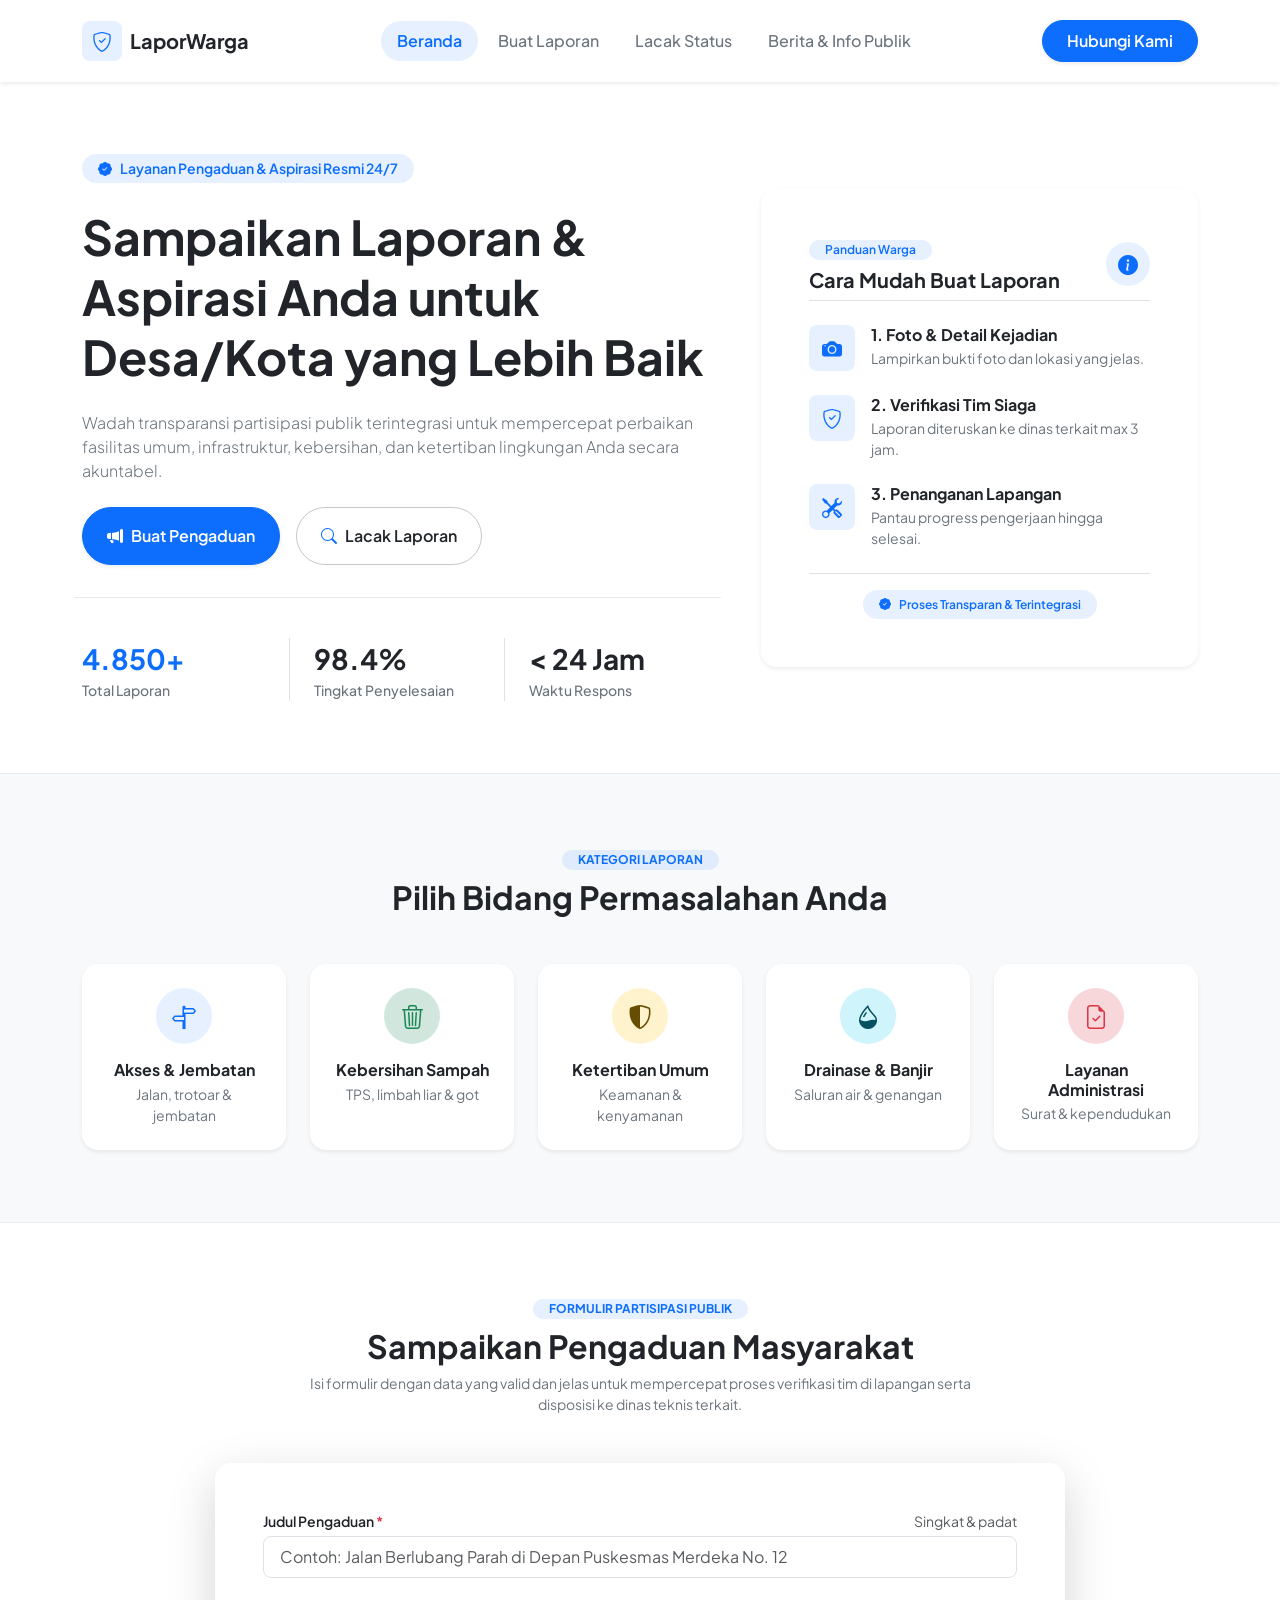
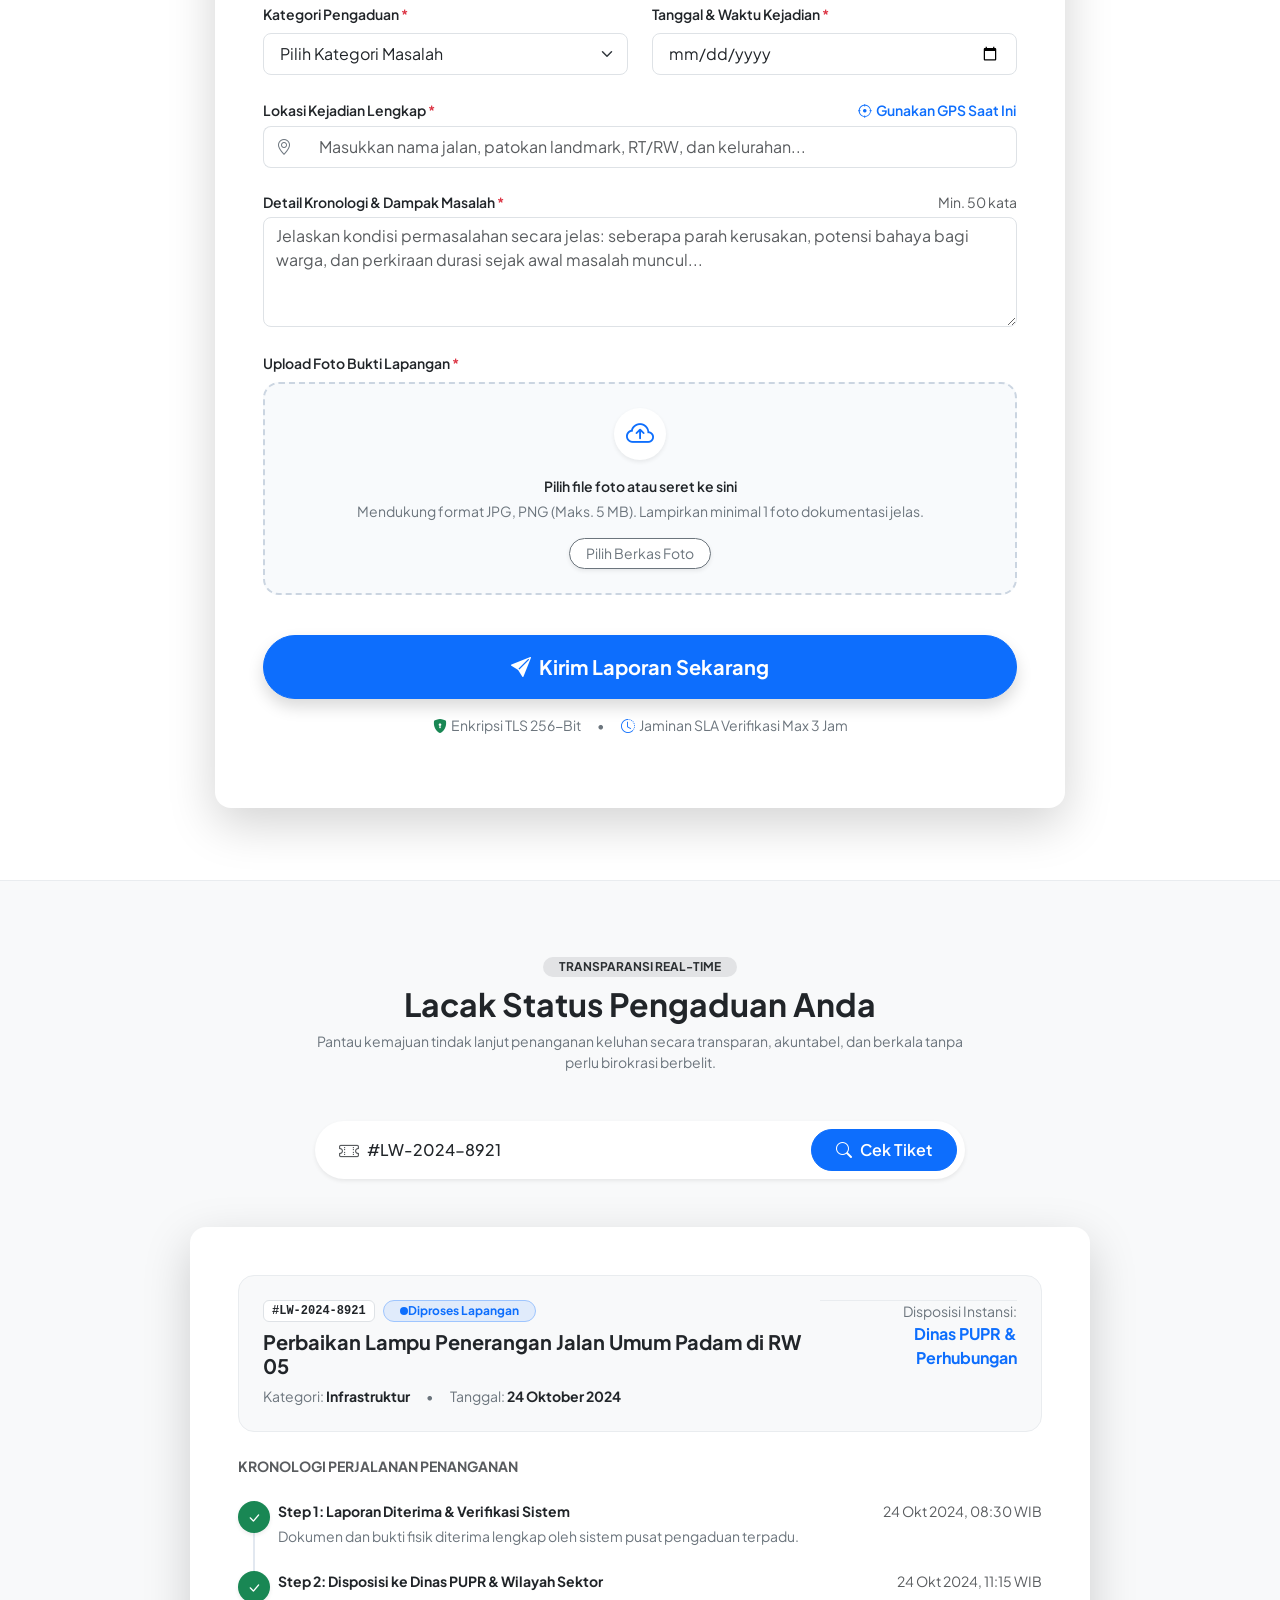
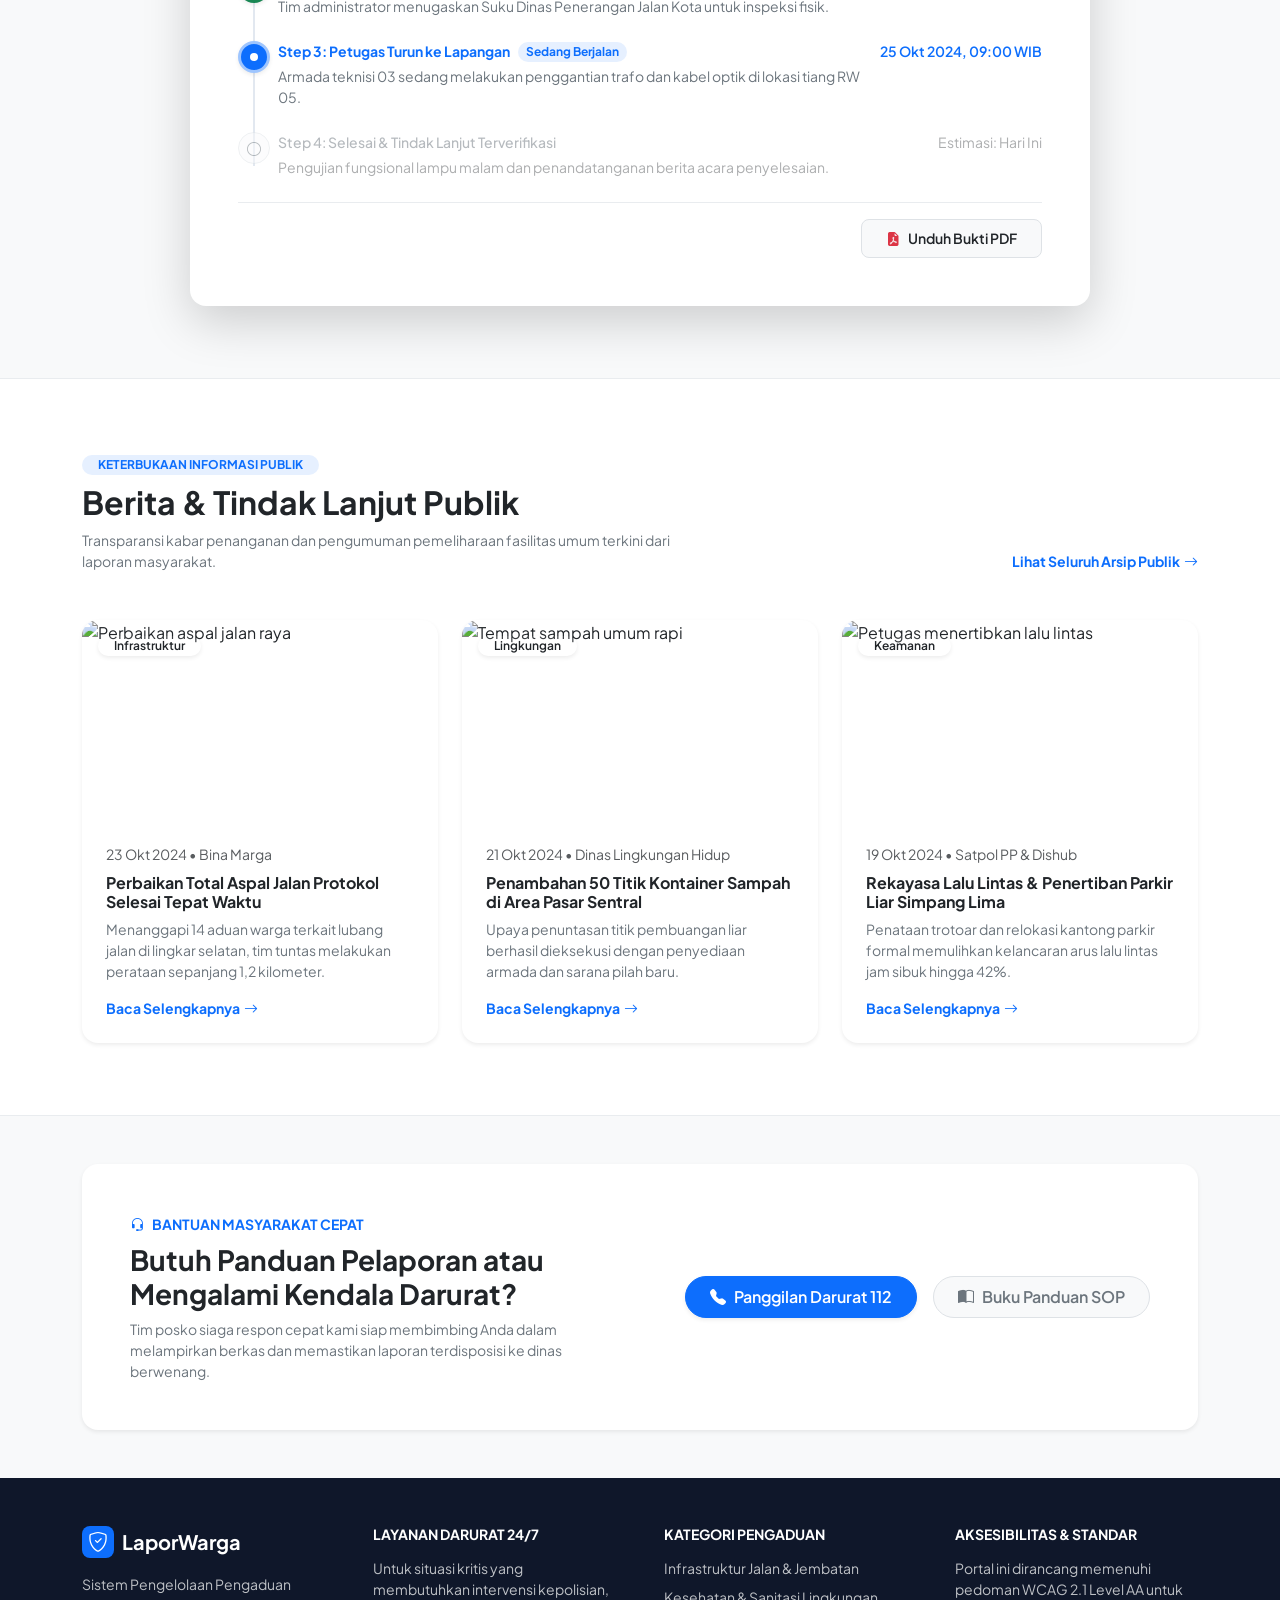
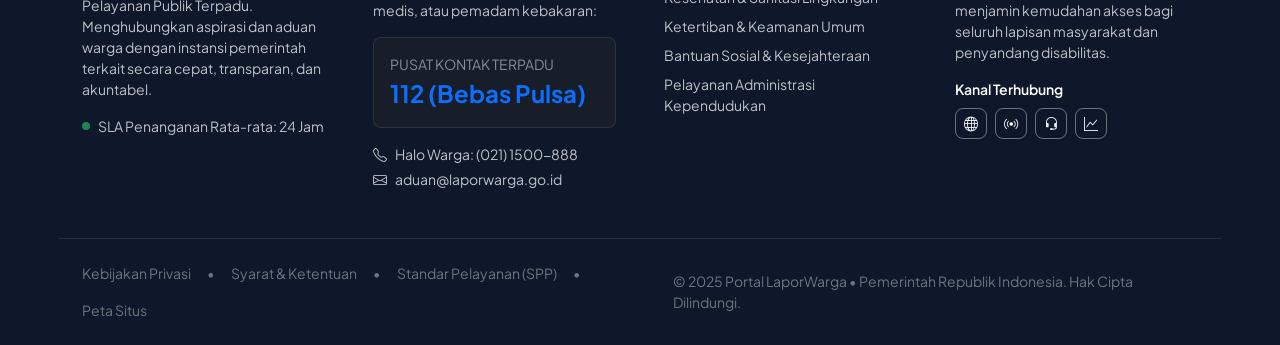
==== index.html @ 6342b61d "first commit" ====
<!DOCTYPE html>
<html lang="id" style="">

<head>
    <meta charset="utf-8">
    <meta content="width=device-width, initial-scale=1.0" name="viewport">
    <title>LaporWarga - Portal Pengaduan &amp; Aspirasi Warga</title>
    <!-- Fonts & Icons -->
    <link href="https://fonts.googleapis.com" rel="preconnect">
    <link crossorigin="" href="https://fonts.gstatic.com" rel="preconnect">
    <link href="https://fonts.googleapis.com/css2?family=Plus+Jakarta+Sans:wght@400;500;600;700;800&amp;display=swap"
        rel="stylesheet">
    <!-- Bootstrap 5.3.3 & Bootstrap Icons -->
    <link href="https://cdn.jsdelivr.net/npm/bootstrap@5.3.3/dist/css/bootstrap.min.css" rel="stylesheet">
    <link href="https://cdn.jsdelivr.net/npm/bootstrap-icons@1.11.3/font/bootstrap-icons.min.css" rel="stylesheet">
    <link rel="stylesheet" href="assets/css/style.css">
</head>

<body>
    <!-- NAVBAR -->
    <header class="navbar navbar-expand-lg bg-white sticky-top shadow-sm py-3">
        <div class="container">
            <!-- Left: Logo -->
            <a class="navbar-brand d-flex items-center align-items-center gap-2 fw-bold text-dark fs-5 text-decoration-none"
                href="#">
                <div class="d-flex align-items-center justify-content-center text-primary rounded-3 bg-primary bg-opacity-10"
                    style="width: 40px; height: 40px;">
                    <i class="bi bi-shield-check fs-5"></i>
                </div>
                <span class="">LaporWarga</span>
            </a>
            <!-- Center: Navigation Links -->
            <div class="collapse navbar-collapse justify-content-center" id="navbarMain">
                <ul class="navbar-nav gap-1">
                    <li class="nav-item">
                        <a class="nav-link fw-semibold text-primary px-3 py-2 rounded-pill active bg-primary bg-opacity-10"
                            href="#">Beranda</a>
                    </li>
                    <li class="nav-item">
                        <a class="nav-link fw-medium text-secondary px-3 py-2 rounded-pill hover:text-dark"
                            href="#buat-laporan">Buat Laporan</a>
                    </li>
                    <li class="nav-item">
                        <a class="nav-link fw-medium text-secondary px-3 py-2 rounded-pill hover:text-dark"
                            href="#lacak-status">Lacak Status</a>
                    </li>
                    <li class="nav-item">
                        <a class="nav-link fw-medium text-secondary px-3 py-2 rounded-pill hover:text-dark"
                            href="#berita-info-publik">Berita &amp; Info Publik</a>
                    </li>
                </ul>
            </div>
            <!-- Right: Primary CTA Button -->
            <div class="d-flex align-items-center">
                <a class="btn btn-primary rounded-pill px-4 py-2 fw-semibold shadow-sm" href="tel:112">
                    Hubungi Kami
                </a>
            </div>
        </div>
    </header>
    <main>
        <!-- HERO SECTION -->
        <section class="py-5 bg-white">
            <div class="container py-lg-4">
                <div class="row align-items-center g-5">
                    <!-- Left Column -->
                    <div class="col-lg-7">
                        <div
                            class="d-inline-flex align-items-center gap-2 px-3 py-1 rounded-pill text-primary fw-semibold small mb-4 bg-primary bg-opacity-10">
                            <i class="bi bi-patch-check-fill"></i>
                            <span class="">Layanan Pengaduan &amp; Aspirasi Resmi 24/7</span>
                        </div>
                        <h1 class="display-5 text-dark lh-sm mb-4 fw-bold">
                            Sampaikan Laporan &amp; Aspirasi Anda untuk Desa/Kota yang Lebih Baik
                        </h1>
                        <p class="lead text-secondary mb-4 fs-6">
                            Wadah transparansi partisipasi publik terintegrasi untuk mempercepat perbaikan fasilitas
                            umum, infrastruktur, kebersihan, dan ketertiban lingkungan Anda secara akuntabel.
                        </p>
                        <div class="d-flex flex-wrap align-items-center gap-3 mb-5">
                            <a class="btn btn-primary rounded-pill px-4 py-3 fw-semibold shadow-sm d-inline-flex align-items-center gap-2"
                                href="#buat-laporan">
                                <i class="bi bi-megaphone-fill"></i>
                                <span class="">Buat Pengaduan</span>
                            </a>
                            <a class="btn btn-outline-secondary rounded-pill px-4 py-3 fw-semibold bg-white text-dark border-secondary-subtle d-inline-flex align-items-center gap-2"
                                href="#lacak-status">
                                <i class="bi bi-search text-primary"></i>
                                <span class="">Lacak Laporan</span>
                            </a>
                        </div>
                        <!-- Stats -->
                        <div class="row pt-4 border-top border-light-subtle g-3">
                            <div class="col-4 border-end">
                                <div class="fs-3 fw-bold text-primary">4.850+</div>
                                <div class="small text-secondary fw-medium">Total Laporan</div>
                            </div>
                            <div class="col-4 border-end ps-3 ps-md-4">
                                <div class="fs-3 fw-bold text-dark">98.4%</div>
                                <div class="small text-secondary fw-medium">Tingkat Penyelesaian</div>
                            </div>
                            <div class="col-4 ps-3 ps-md-4">
                                <div class="fs-3 fw-bold text-dark">&lt; 24 Jam</div>
                                <div class="small text-secondary fw-medium">Waktu Respons</div>
                            </div>
                        </div>
                    </div>
                    <!-- Right Column -->
                    <div class="col-lg-5">
                        <div class="card border-0 bg-white rounded-4 shadow-sm p-4 p-xl-5">
                            <div class="d-flex align-items-center justify-content-between mb-4 pb-2 border-bottom">
                                <div>
                                    <span
                                        class="badge bg-primary bg-opacity-10 text-primary px-3 py-1 rounded-pill small fw-semibold mb-2">Panduan
                                        Warga</span>
                                    <h3 class="h5 fw-bold text-dark mb-0">Cara Mudah Buat Laporan</h3>
                                </div>
                                <div class="rounded-circle bg-primary bg-opacity-10 text-primary d-flex align-items-center justify-content-center"
                                    style="width: 44px; height: 44px;">
                                    <i class="bi bi-info-circle-fill fs-5"></i>
                                </div>
                            </div>

                            <div class="d-flex flex-column gap-4">
                                <!-- Step 1 -->
                                <div class="d-flex align-items-start gap-3">
                                    <div class="rounded-3 bg-primary bg-opacity-10 text-primary d-flex align-items-center justify-content-center flex-shrink-0"
                                        style="width: 46px; height: 46px;">
                                        <i class="bi bi-camera-fill fs-5"></i>
                                    </div>
                                    <div>
                                        <h4 class="h6 fw-bold text-dark mb-1">1. Foto &amp; Detail Kejadian</h4>
                                        <p class="text-secondary small mb-0">Lampirkan bukti foto dan lokasi yang jelas.
                                        </p>
                                    </div>
                                </div>

                                <!-- Step 2 -->
                                <div class="d-flex align-items-start gap-3">
                                    <div class="rounded-3 bg-primary bg-opacity-10 text-primary d-flex align-items-center justify-content-center flex-shrink-0"
                                        style="width: 46px; height: 46px;">
                                        <i class="bi bi-shield-check fs-5"></i>
                                    </div>
                                    <div>
                                        <h4 class="h6 fw-bold text-dark mb-1">2. Verifikasi Tim Siaga</h4>
                                        <p class="text-secondary small mb-0">Laporan diteruskan ke dinas terkait max 3
                                            jam.</p>
                                    </div>
                                </div>

                                <!-- Step 3 -->
                                <div class="d-flex align-items-start gap-3">
                                    <div class="rounded-3 bg-primary bg-opacity-10 text-primary d-flex align-items-center justify-content-center flex-shrink-0"
                                        style="width: 46px; height: 46px;">
                                        <i class="bi bi-tools fs-5"></i>
                                    </div>
                                    <div>
                                        <h4 class="h6 fw-bold text-dark mb-1">3. Penanganan Lapangan</h4>
                                        <p class="text-secondary small mb-0">Pantau progress pengerjaan hingga selesai.
                                        </p>
                                    </div>
                                </div>
                            </div>

                            <div class="mt-4 pt-3 border-top d-flex align-items-center justify-content-center">
                                <span
                                    class="badge bg-primary bg-opacity-10 text-primary px-3 py-2 rounded-pill small fw-semibold d-inline-flex align-items-center gap-2">
                                    <i class="bi bi-patch-check-fill"></i>
                                    Proses Transparan &amp; Terintegrasi
                                </span>
                            </div>
                        </div>
                    </div>
                </div>
            </div>
        </section>
        <!-- CATEGORY SELECTOR -->
        <section class="py-5 bg-light border-top border-bottom border-light-subtle">
            <div class="container py-lg-4">
                <div class="text-center mx-auto mb-5" style="max-width: 600px;">
                    <span
                        class="badge text-primary fw-bold text-uppercase mb-2 px-3 py-1 rounded-pill bg-primary bg-opacity-10">Kategori
                        Laporan</span>
                    <h2 class="fw-bold text-dark">Pilih Bidang Permasalahan Anda</h2>
                </div>
                <div class="row row-cols-2 row-cols-md-3 row-cols-lg-5 g-3 g-md-4">
                    <!-- Card 1 -->
                    <div class="col">
                        <a class="card border-0 shadow-sm rounded-4 p-4 text-center text-decoration-none hover-lift h-100 bg-white"
                            href="#buat-laporan">
                            <div class="rounded-circle text-primary mx-auto mb-3 d-flex align-items-center justify-content-center bg-primary bg-opacity-10"
                                style="width: 56px; height: 56px;">
                                <i class="bi bi-signpost-split fs-4"></i>
                            </div>
                            <h6 class="fw-bold text-dark mb-1">Akses &amp; Jembatan</h6>
                            <small class="text-secondary">Jalan, trotoar &amp; jembatan</small>
                        </a>
                    </div>
                    <!-- Card 2 -->
                    <div class="col">
                        <a class="card border-0 shadow-sm rounded-4 p-4 text-center text-decoration-none hover-lift h-100 bg-white"
                            href="#buat-laporan">
                            <div class="rounded-circle bg-success-subtle text-success mx-auto mb-3 d-flex align-items-center justify-content-center"
                                style="width: 56px; height: 56px;">
                                <i class="bi bi-trash3 fs-4"></i>
                            </div>
                            <h6 class="fw-bold text-dark mb-1">Kebersihan Sampah</h6>
                            <small class="text-secondary">TPS, limbah liar &amp; got</small>
                        </a>
                    </div>
                    <!-- Card 3 -->
                    <div class="col">
                        <a class="card border-0 shadow-sm rounded-4 p-4 text-center text-decoration-none hover-lift h-100 bg-white"
                            href="#buat-laporan">
                            <div class="rounded-circle bg-warning-subtle text-warning-emphasis mx-auto mb-3 d-flex align-items-center justify-content-center"
                                style="width: 56px; height: 56px;">
                                <i class="bi bi-shield-shaded fs-4"></i>
                            </div>
                            <h6 class="fw-bold text-dark mb-1">Ketertiban Umum</h6>
                            <small class="text-secondary">Keamanan &amp; kenyamanan</small>
                        </a>
                    </div>
                    <!-- Card 4 -->
                    <div class="col">
                        <a class="card border-0 shadow-sm rounded-4 p-4 text-center text-decoration-none hover-lift h-100 bg-white"
                            href="#buat-laporan">
                            <div class="rounded-circle bg-info-subtle text-info-emphasis mx-auto mb-3 d-flex align-items-center justify-content-center"
                                style="width: 56px; height: 56px;">
                                <i class="bi bi-droplet-half fs-4"></i>
                            </div>
                            <h6 class="fw-bold text-dark mb-1">Drainase &amp; Banjir</h6>
                            <small class="text-secondary">Saluran air &amp; genangan</small>
                        </a>
                    </div>
                    <!-- Card 5 -->
                    <div class="col col-12 col-md-6 col-lg">
                        <a class="card border-0 shadow-sm rounded-4 p-4 text-center text-decoration-none hover-lift h-100 bg-white"
                            href="#buat-laporan">
                            <div class="rounded-circle bg-purple-subtle text-purple mx-auto mb-3 d-flex align-items-center justify-content-center bg-danger-subtle text-danger"
                                style="width: 56px; height: 56px;">
                                <i class="bi bi-file-earmark-check fs-4"></i>
                            </div>
                            <h6 class="fw-bold text-dark mb-1">Layanan Administrasi</h6>
                            <small class="text-secondary">Surat &amp; kependudukan</small>
                        </a>
                    </div>
                </div>
            </div>
        </section>
        <!-- COMPLAINT FORM SECTION -->
        <section class="py-5 bg-white" id="buat-laporan">
            <div class="container py-lg-4">
                <div class="text-center mx-auto mb-5" style="max-width: 680px;">
                    <span
                        class="badge text-primary fw-bold text-uppercase mb-2 px-3 py-1 rounded-pill bg-primary bg-opacity-10">Formulir
                        Partisipasi Publik</span>
                    <h2 class="fw-bold text-dark">Sampaikan Pengaduan Masyarakat</h2>
                    <p class="text-secondary small mt-2">
                        Isi formulir dengan data yang valid dan jelas untuk mempercepat proses verifikasi tim di
                        lapangan serta disposisi ke dinas teknis terkait.
                    </p>
                </div>
                <!-- Form Card Container (Max-width 850px) -->
                <div class="mx-auto" style="max-width: 850px;">
                    <div class="card border-0 shadow-lg rounded-4 p-4 p-md-5 bg-white hover-lift">
                        <form id="complaintForm">
                            <div class="row g-4">
                                <!-- Judul Laporan -->
                                <div class="col-12">
                                    <div class="d-flex justify-content-between align-items-center mb-1">
                                        <label class="form-label fw-semibold small text-dark mb-0"
                                            for="reportTitle">Judul Pengaduan <span class="text-danger">*</span></label>
                                        <span class="text-muted small">Singkat &amp; padat</span>
                                    </div>
                                    <input class="form-control form-control-lg fs-6 rounded-3" id="reportTitle"
                                        placeholder="Contoh: Jalan Berlubang Parah di Depan Puskesmas Merdeka No. 12"
                                        required="" type="text">
                                </div>
                                <!-- Kategori -->
                                <div class="col-md-6">
                                    <label class="form-label fw-semibold small text-dark" for="reportCategory">Kategori
                                        Pengaduan <span class="text-danger">*</span></label>
                                    <select class="form-select form-select-lg fs-6 rounded-3" id="reportCategory"
                                        required="">
                                        <option disabled="" selected="" value="">Pilih Kategori Masalah</option>
                                        <option value="infrastruktur">Infrastruktur Jalan &amp; Jembatan</option>
                                        <option value="sampah">Kebersihan &amp; Sampah Liar</option>
                                        <option value="keamanan">Keamanan &amp; Ketertiban Umum</option>
                                        <option value="perizinan">Pelayanan Publik &amp; Perizinan</option>
                                        <option value="taman">Fasilitas Umum &amp; Ruang Terbuka Hijau</option>
                                    </select>
                                </div>
                                <!-- Tanggal Kejadian -->
                                <div class="col-md-6">
                                    <label class="form-label fw-semibold small text-dark" for="reportDate">Tanggal &amp;
                                        Waktu Kejadian <span class="text-danger">*</span></label>
                                    <input class="form-control form-control-lg fs-6 rounded-3" id="reportDate"
                                        required="" type="date">
                                </div>
                                <!-- Lokasi Kejadian -->
                                <div class="col-12">
                                    <div class="d-flex justify-content-between align-items-center mb-1">
                                        <label class="form-label fw-semibold small text-dark mb-0"
                                            for="reportLocation">Lokasi Kejadian Lengkap <span
                                                class="text-danger">*</span></label>
                                        <button
                                            class="btn btn-link btn-sm text-decoration-none p-0 fw-semibold text-primary d-flex align-items-center gap-1"
                                            onclick="document.getElementById('reportLocation').value = 'Jl. MH Thamrin No. 24, RW 04 Kelurahan Gondangdia, Jakarta Pusat (GPS Terdeteksi)';"
                                            type="button">
                                            <i class="bi bi-crosshair"></i>
                                            <span class="">Gunakan GPS Saat Ini</span>
                                        </button>
                                    </div>
                                    <div class="input-group">
                                        <span
                                            class="input-group-text bg-white text-secondary border-end-0 rounded-start-3"><i
                                                class="bi bi-geo-alt"></i></span>
                                        <input class="form-control form-control-lg fs-6 border-start-0 rounded-end-3"
                                            id="reportLocation"
                                            placeholder="Masukkan nama jalan, patokan landmark, RT/RW, dan kelurahan..."
                                            required="" type="text">
                                    </div>
                                </div>
                                <!-- Detail Kejadian -->
                                <div class="col-12">
                                    <div class="d-flex justify-content-between align-items-center mb-1">
                                        <label class="form-label fw-semibold small text-dark mb-0"
                                            for="reportDescription">Detail Kronologi &amp; Dampak Masalah <span
                                                class="text-danger">*</span></label>
                                        <span class="text-muted small">Min. 50 kata</span>
                                    </div>
                                    <textarea class="form-control rounded-3 fs-6" id="reportDescription"
                                        placeholder="Jelaskan kondisi permasalahan secara jelas: seberapa parah kerusakan, potensi bahaya bagi warga, dan perkiraan durasi sejak awal masalah muncul..."
                                        required="" rows="4"></textarea>
                                </div>
                                <!-- Upload File Dropzone -->
                                <div class="col-12">
                                    <label class="form-label fw-semibold small text-dark">Upload Foto Bukti Lapangan
                                        <span class="text-danger">*</span></label>
                                    <div class="dropzone-box p-4 text-center"
                                        onclick="document.getElementById('proofUpload').click();">
                                        <div class="rounded-circle bg-white shadow-sm d-inline-flex align-items-center justify-content-center text-primary mb-3"
                                            style="width: 52px; height: 52px;">
                                            <i class="bi bi-cloud-arrow-up fs-3"></i>
                                        </div>
                                        <div class="fw-semibold text-dark small mb-1">Pilih file foto atau seret ke sini
                                        </div>
                                        <div class="text-secondary small mb-3">Mendukung format JPG, PNG (Maks. 5 MB).
                                            Lampirkan minimal 1 foto dokumentasi jelas.</div>
                                        <input accept="image/jpeg,image/png" class="d-none" id="proofUpload"
                                            type="file">
                                        <button
                                            class="btn btn-outline-secondary btn-sm bg-white rounded-pill px-3 shadow-sm"
                                            type="button">Pilih Berkas Foto</button>
                                        <div class="d-none mt-3 alert alert-success d-inline-flex align-items-center gap-2 py-1 px-3 mb-0 small"
                                            id="fileNameTag">
                                            <i class="bi bi-check-circle-fill"></i>
                                            <span class="">Bukti_Kerusakan_Lapangan_01.jpg (1.8 MB) - Siap
                                                Dikirim</span>
                                        </div>
                                    </div>
                                </div>
                                <!-- Identity Privacy & Consent -->

                                <!-- Submit Button -->
                                <div class="col-12 pt-2">
                                    <button
                                        class="btn btn-primary btn-lg rounded-pill w-100 fw-bold py-3 shadow d-flex align-items-center justify-content-center gap-2 mt-2"
                                        type="submit">
                                        <i class="bi bi-send-fill"></i>
                                        <span class="">Kirim Laporan Sekarang</span>
                                    </button>
                                    <div
                                        class="d-flex align-items-center justify-content-center gap-3 text-secondary small mt-3">
                                        <div class="d-flex align-items-center gap-1">
                                            <i class="bi bi-shield-lock-fill text-success"></i>
                                            <span class="">Enkripsi TLS 256-Bit</span>
                                        </div>
                                        <span class="">•</span>
                                        <div class="d-flex align-items-center gap-1">
                                            <i class="bi bi-clock-history text-primary"></i>
                                            <span class="">Jaminan SLA Verifikasi Max 3 Jam</span>
                                        </div>
                                    </div>
                                </div>
                                <!-- Success Alert -->
                                <div class="col-12">
                                    <div class="alert alert-success d-none d-flex align-items-center gap-3 mb-0 rounded-3"
                                        id="reportSuccessNotice">
                                        <i class="bi bi-check-circle-fill fs-3 text-success"></i>
                                        <div>
                                            <h6 class="alert-heading fw-bold mb-1">Laporan Berhasil Terkirim!</h6>
                                            <p class="mb-0 small">Nomor Registrasi Laporan Anda adalah:
                                                <strong>#LW-2025-9104</strong>. Salinan tanda terima telah dikirim ke
                                                notifikasi Anda.
                                            </p>
                                        </div>
                                    </div>
                                </div>
                            </div>
                        </form>
                    </div>
                </div>
            </div>
        </section>
        <!-- TICKET TRACKING SECTION -->
        <section class="py-5 bg-light border-top border-bottom border-light-subtle" id="lacak-status">
            <div class="container py-lg-4">
                <div class="text-center mx-auto mb-5" style="max-width: 680px;">
                    <span
                        class="badge bg-secondary-subtle text-secondary-emphasis fw-bold text-uppercase mb-2 px-3 py-1 rounded-pill bg-primary bg-opacity-10">Transparansi
                        Real-Time</span>
                    <h2 class="fw-bold text-dark">Lacak Status Pengaduan Anda</h2>
                    <p class="text-secondary small mt-2">
                        Pantau kemajuan tindak lanjut penanganan keluhan secara transparan, akuntabel, dan berkala tanpa
                        perlu birokrasi berbelit.
                    </p>
                </div>
                <!-- Ticket Search Bar -->
                <div class="mx-auto mb-5" style="max-width: 650px;">
                    <div class="card border-0 shadow-sm rounded-pill p-2 bg-white">
                        <div class="d-flex align-items-center gap-2">
                            <div class="d-flex align-items-center ps-3 flex-grow-1">
                                <i class="bi bi-ticket-perforated text-muted fs-5 me-2"></i>
                                <input class="form-control border-0 shadow-none px-0 fs-6 fw-medium" id="ticketInput"
                                    placeholder="Masukkan Nomor Tiket Pengaduan (contoh: #LW-2024-8921)" type="text"
                                    value="#LW-2024-8921">
                            </div>
                            <button
                                class="btn btn-primary rounded-pill px-4 py-2 fw-semibold d-flex align-items-center gap-2 flex-shrink-0"
                                onclick="document.getElementById('trackingResultCard').classList.remove('d-none');"
                                type="button">
                                <i class="bi bi-search"></i>
                                <span class="">Cek Tiket</span>
                            </button>
                        </div>
                    </div>
                </div>
                <!-- Tracking Result Card -->
                <div class="mx-auto" style="max-width: 900px;">
                    <div class="card border-0 shadow-lg rounded-4 p-4 p-md-5 bg-white hover-lift"
                        id="trackingResultCard">
                        <!-- Result Card Header -->
                        <div
                            class="p-4 rounded-4 bg-light border border-light-subtle d-flex justify-content-between align-items-start w-100 flex-column flex-md-row gap-3 mb-4">
                            <div>
                                <div class="d-flex align-items-center gap-2 mb-2">
                                    <span
                                        class="badge bg-white text-dark border px-2 py-1 font-monospace fw-bold">#LW-2024-8921</span>
                                    <span
                                        class="badge text-primary border border-primary-subtle px-3 py-1 rounded-pill d-inline-flex align-items-center gap-1.5 bg-primary bg-opacity-10">
                                        <span class="p-1 bg-primary rounded-circle d-inline-block"></span>
                                        <span class="">Diproses Lapangan</span>
                                    </span>
                                </div>
                                <h5 class="fw-bold text-dark mb-2">Perbaikan Lampu Penerangan Jalan Umum Padam di RW 05
                                </h5>
                                <div class="d-flex flex-wrap align-items-center gap-3 small text-secondary">
                                    <span class="">Kategori: <strong class="text-dark">Infrastruktur</strong></span>
                                    <span class="">•</span>
                                    <span class="">Tanggal: <strong class="text-dark">24 Oktober 2024</strong></span>
                                </div>
                            </div>
                            <div class="text-md-end border-top border-md-top-0 pt-2 pt-md-0 border-light-subtle">
                                <small class="text-secondary d-block">Disposisi Instansi:</small>
                                <span class="fw-bold text-primary">Dinas PUPR &amp; Perhubungan</span>
                            </div>
                        </div>
                        <!-- Stepper Timeline -->
                        <div class="mb-4">
                            <div class="text-uppercase small fw-bold text-muted mb-4 tracking-wider">Kronologi
                                Perjalanan Penanganan</div>
                            <div class="timeline-stepper d-flex flex-column gap-4">
                                <!-- Step 1 -->
                                <div
                                    class="position-relative d-flex flex-column flex-sm-row justify-content-between gap-1">
                                    <div class="timeline-step-icon bg-success text-white shadow-sm">
                                        <i class="bi bi-check-lg small"></i>
                                    </div>
                                    <div class="pe-3">
                                        <div class="fw-bold text-dark small">Step 1: Laporan Diterima &amp; Verifikasi
                                            Sistem</div>
                                        <div class="text-secondary small mt-1">Dokumen dan bukti fisik diterima lengkap
                                            oleh sistem pusat pengaduan terpadu.</div>
                                    </div>
                                    <span class="text-muted small text-nowrap">24 Okt 2024, 08:30 WIB</span>
                                </div>
                                <!-- Step 2 -->
                                <div
                                    class="position-relative d-flex flex-column flex-sm-row justify-content-between gap-1">
                                    <div class="timeline-step-icon bg-success text-white shadow-sm">
                                        <i class="bi bi-check-lg small"></i>
                                    </div>
                                    <div class="pe-3">
                                        <div class="fw-bold text-dark small">Step 2: Disposisi ke Dinas PUPR &amp;
                                            Wilayah Sektor</div>
                                        <div class="text-secondary small mt-1">Tim administrator menugaskan Suku Dinas
                                            Penerangan Jalan Kota untuk inspeksi fisik.</div>
                                    </div>
                                    <span class="text-muted small text-nowrap">24 Okt 2024, 11:15 WIB</span>
                                </div>
                                <!-- Step 3 -->
                                <div
                                    class="position-relative d-flex flex-column flex-sm-row justify-content-between gap-1">
                                    <div
                                        class="timeline-step-icon bg-primary text-white shadow-sm border border-3 border-primary-subtle">
                                        <span class="p-1 bg-white rounded-circle d-inline-block"></span>
                                    </div>
                                    <div class="pe-3">
                                        <div class="d-flex align-items-center gap-2">
                                            <span class="fw-bold text-primary small">Step 3: Petugas Turun ke
                                                Lapangan</span>
                                            <span
                                                class="badge text-primary rounded-pill bg-primary bg-opacity-10">Sedang
                                                Berjalan</span>
                                        </div>
                                        <div class="text-secondary small mt-1">Armada teknisi 03 sedang melakukan
                                            penggantian trafo dan kabel optik di lokasi tiang RW 05.</div>
                                    </div>
                                    <span class="fw-semibold text-primary small text-nowrap">25 Okt 2024, 09:00
                                        WIB</span>
                                </div>
                                <!-- Step 4 -->
                                <div
                                    class="position-relative d-flex flex-column flex-sm-row justify-content-between gap-1 opacity-50">
                                    <div class="timeline-step-icon bg-light text-secondary border">
                                        <i class="bi bi-circle small"></i>
                                    </div>
                                    <div class="pe-3">
                                        <div class="fw-medium text-secondary small">Step 4: Selesai &amp; Tindak Lanjut
                                            Terverifikasi</div>
                                        <div class="text-muted small mt-1">Pengujian fungsional lampu malam dan
                                            penandatanganan berita acara penyelesaian.</div>
                                    </div>
                                    <span class="text-muted small text-nowrap">Estimasi: Hari Ini</span>
                                </div>
                            </div>
                        </div>
                        <!-- CRITICAL LAYOUT FIX: Action Button flush right -->
                        <div class="d-flex justify-content-end w-100 pt-3 border-top border-light-subtle">
                            <button
                                class="btn btn-light border text-dark btn-sm rounded-3 px-4 py-2 d-inline-flex align-items-center gap-2"
                                type="button">
                                <i class="bi bi-file-earmark-pdf-fill text-danger"></i>
                                <span class="fw-semibold">Unduh Bukti PDF</span>
                            </button>
                        </div>
                    </div>
                </div>
            </div>
        </section>
        <!-- NEWS & FOLLOW-UP SECTION -->
        <section class="py-5 bg-white" id="berita-info-publik">
            <div class="container py-lg-4">
                <div class="d-flex flex-column flex-md-row justify-content-between align-items-md-end gap-3 mb-5">
                    <div style="max-width: 600px;">
                        <span
                            class="badge text-primary fw-bold text-uppercase mb-2 px-3 py-1 rounded-pill bg-primary bg-opacity-10">Keterbukaan
                            Informasi Publik</span>
                        <h2 class="fw-bold text-dark">Berita &amp; Tindak Lanjut Publik</h2>
                        <p class="text-secondary small mt-2 mb-0">
                            Transparansi kabar penanganan dan pengumuman pemeliharaan fasilitas umum terkini dari
                            laporan masyarakat.
                        </p>
                    </div>
                    <a class="text-decoration-none fw-bold text-primary small d-inline-flex align-items-center gap-1"
                        href="#">
                        <span class="">Lihat Seluruh Arsip Publik</span>
                        <i class="bi bi-arrow-right"></i>
                    </a>
                </div>
                <div class="row g-4">
                    <!-- News Card 1 -->
                    <div class="col-12 col-md-6 col-lg-4">
                        <div class="card h-100 border-0 shadow-sm rounded-4 overflow-hidden hover-lift">
                            <div class="position-relative" style="aspect-ratio: 16/9;">
                                <img alt="Perbaikan aspal jalan raya" class="w-100 h-100 object-fit-cover"
                                    src="https://lh3.googleusercontent.com/aida-public/[base64]">
                                <span
                                    class="position-absolute top-0 start-0 m-3 badge bg-white text-dark shadow-sm rounded-pill px-3 py-1 fw-semibold bg-primary bg-opacity-10">Infrastruktur</span>
                            </div>
                            <div class="card-body p-4 d-flex flex-column justify-content-between">
                                <div>
                                    <small class="text-muted d-block mb-2">23 Okt 2024 • Bina Marga</small>
                                    <h6 class="card-title fw-bold text-dark mb-2">Perbaikan Total Aspal Jalan Protokol
                                        Selesai Tepat Waktu</h6>
                                    <p class="card-text text-secondary small">
                                        Menanggapi 14 aduan warga terkait lubang jalan di lingkar selatan, tim tuntas
                                        melakukan perataan sepanjang 1,2 kilometer.
                                    </p>
                                </div>
                                <a class="text-decoration-none fw-bold text-primary small d-inline-flex align-items-center gap-1 mt-3"
                                    href="#">
                                    <span class="">Baca Selengkapnya</span>
                                    <i class="bi bi-arrow-right"></i>
                                </a>
                            </div>
                        </div>
                    </div>
                    <!-- News Card 2 -->
                    <div class="col-12 col-md-6 col-lg-4">
                        <div class="card h-100 border-0 shadow-sm rounded-4 overflow-hidden hover-lift">
                            <div class="position-relative" style="aspect-ratio: 16/9;">
                                <img alt="Tempat sampah umum rapi" class="w-100 h-100 object-fit-cover"
                                    src="https://lh3.googleusercontent.com/aida-public/[base64]">
                                <span
                                    class="position-absolute top-0 start-0 m-3 badge bg-white text-dark shadow-sm rounded-pill px-3 py-1 fw-semibold bg-primary bg-opacity-10">Lingkungan</span>
                            </div>
                            <div class="card-body p-4 d-flex flex-column justify-content-between">
                                <div>
                                    <small class="text-muted d-block mb-2">21 Okt 2024 • Dinas Lingkungan Hidup</small>
                                    <h6 class="card-title fw-bold text-dark mb-2">Penambahan 50 Titik Kontainer Sampah
                                        di Area Pasar Sentral</h6>
                                    <p class="card-text text-secondary small">
                                        Upaya penuntasan titik pembuangan liar berhasil dieksekusi dengan penyediaan
                                        armada dan sarana pilah baru.
                                    </p>
                                </div>
                                <a class="text-decoration-none fw-bold text-primary small d-inline-flex align-items-center gap-1 mt-3"
                                    href="#">
                                    <span class="">Baca Selengkapnya</span>
                                    <i class="bi bi-arrow-right"></i>
                                </a>
                            </div>
                        </div>
                    </div>
                    <!-- News Card 3 -->
                    <div class="col-12 col-md-6 col-lg-4">
                        <div class="card h-100 border-0 shadow-sm rounded-4 overflow-hidden hover-lift">
                            <div class="position-relative" style="aspect-ratio: 16/9;">
                                <img alt="Petugas menertibkan lalu lintas" class="w-100 h-100 object-fit-cover"
                                    src="https://lh3.googleusercontent.com/aida-public/[base64]">
                                <span
                                    class="position-absolute top-0 start-0 m-3 badge bg-white text-dark shadow-sm rounded-pill px-3 py-1 fw-semibold bg-primary bg-opacity-10">Keamanan</span>
                            </div>
                            <div class="card-body p-4 d-flex flex-column justify-content-between">
                                <div>
                                    <small class="text-muted d-block mb-2">19 Okt 2024 • Satpol PP &amp; Dishub</small>
                                    <h6 class="card-title fw-bold text-dark mb-2">Rekayasa Lalu Lintas &amp; Penertiban
                                        Parkir Liar Simpang Lima</h6>
                                    <p class="card-text text-secondary small">
                                        Penataan trotoar dan relokasi kantong parkir formal memulihkan kelancaran arus
                                        lalu lintas jam sibuk hingga 42%.
                                    </p>
                                </div>
                                <a class="text-decoration-none fw-bold text-primary small d-inline-flex align-items-center gap-1 mt-3"
                                    href="#">
                                    <span class="">Baca Selengkapnya</span>
                                    <i class="bi bi-arrow-right"></i>
                                </a>
                            </div>
                        </div>
                    </div>
                </div>
            </div>
        </section>
        <!-- EMERGENCY HELPLINE BANNER -->
        <section class="py-5 bg-light border-top border-light-subtle">
            <div class="container">
                <div class="card border-0 shadow-sm rounded-4 p-4 p-md-5 bg-white hover-lift">
                    <div class="row align-items-center g-4">
                        <div class="col-lg-6">
                            <div
                                class="d-inline-flex align-items-center gap-2 text-primary fw-bold text-uppercase small mb-2">
                                <i class="bi bi-headset"></i>
                                <span class="">Bantuan Masyarakat Cepat</span>
                            </div>
                            <h3 class="fw-bold text-dark mb-2">Butuh Panduan Pelaporan atau Mengalami Kendala Darurat?
                            </h3>
                            <p class="text-secondary small mb-0">
                                Tim posko siaga respon cepat kami siap membimbing Anda dalam melampirkan berkas dan
                                memastikan laporan terdisposisi ke dinas berwenang.
                            </p>
                        </div>
                        <div
                            class="col-lg-6 d-flex flex-column flex-sm-row justify-content-lg-end align-items-center gap-3">
                            <a class="btn btn-primary rounded-pill px-4 py-2 fw-semibold shadow-sm d-flex align-items-center justify-content-center gap-2 text-nowrap"
                                href="tel:112">
                                <i class="bi bi-telephone-fill"></i>
                                <span class="">Panggilan Darurat 112</span>
                            </a>
                            <a class="btn btn-light border rounded-pill px-4 py-2 fw-semibold text-secondary d-flex align-items-center justify-content-center gap-2 text-nowrap"
                                href="#">
                                <i class="bi bi-book-half"></i>
                                <span class="">Buku Panduan SOP</span>
                            </a>
                        </div>
                    </div>
                </div>
            </div>
        </section>
    </main>
    <!-- FOOTER (#0f172a Deep Navy) -->
    <footer class="bg-navy text-white-50 pt-5 pb-4">
        <div class="container">
            <div class="row g-5 pb-5 border-bottom border-secondary border-opacity-25">
                <!-- Col 1 -->
                <div class="col-12 col-md-6 col-lg-3">
                    <div class="d-flex align-items-center gap-2 text-white fw-bold fs-5 mb-3">
                        <div class="d-flex align-items-center justify-content-center bg-primary text-white rounded-3"
                            style="width: 32px; height: 32px;">
                            <i class="bi bi-shield-check"></i>
                        </div>
                        <span class="">LaporWarga</span>
                    </div>
                    <p class="small text-secondary lh-base mb-3 text-light text-opacity-75">
                        Sistem Pengelolaan Pengaduan Pelayanan Publik Terpadu. Menghubungkan aspirasi dan aduan warga
                        dengan instansi pemerintah terkait secara cepat, transparan, dan akuntabel.
                    </p>
                    <div class="d-flex align-items-center gap-2 small text-light text-opacity-75">
                        <span class="p-1 bg-success rounded-circle d-inline-block"></span>
                        <span class="">SLA Penanganan Rata-rata: 24 Jam</span>
                    </div>
                </div>
                <!-- Col 2 -->
                <div class="col-12 col-md-6 col-lg-3">
                    <h6 class="text-white fw-bold text-uppercase tracking-wider small mb-3">Layanan Darurat 24/7</h6>
                    <p class="small text-light text-opacity-75 mb-3">
                        Untuk situasi kritis yang membutuhkan intervensi kepolisian, medis, atau pemadam kebakaran:
                    </p>
                    <div class="p-3 rounded-3 bg-dark bg-opacity-50 border border-secondary border-opacity-25 mb-3">
                        <span class="d-block small text-light text-opacity-50 text-uppercase">Pusat Kontak
                            Terpadu</span>
                        <span class="fs-4 fw-bold text-primary">112 (Bebas Pulsa)</span>
                    </div>
                    <div class="d-flex flex-column gap-1 small text-light text-opacity-75">
                        <div class="d-flex align-items-center gap-2">
                            <i class="bi bi-telephone"></i>
                            <span class="">Halo Warga: (021) 1500-888</span>
                        </div>
                        <div class="d-flex align-items-center gap-2">
                            <i class="bi bi-envelope"></i>
                            <span class="">aduan@laporwarga.go.id</span>
                        </div>
                    </div>
                </div>
                <!-- Col 3 -->
                <div class="col-12 col-md-6 col-lg-3">
                    <h6 class="text-white fw-bold text-uppercase tracking-wider small mb-3">Kategori Pengaduan</h6>
                    <ul class="list-unstyled d-flex flex-column gap-2 small text-light text-opacity-75 mb-0">
                        <li class=""><a class="text-decoration-none text-light text-opacity-75 hover:text-white"
                                href="#buat-laporan">Infrastruktur Jalan &amp; Jembatan</a></li>
                        <li class=""><a class="text-decoration-none text-light text-opacity-75 hover:text-white"
                                href="#buat-laporan">Kesehatan &amp; Sanitasi Lingkungan</a></li>
                        <li class=""><a class="text-decoration-none text-light text-opacity-75 hover:text-white"
                                href="#buat-laporan">Ketertiban &amp; Keamanan Umum</a></li>
                        <li class=""><a class="text-decoration-none text-light text-opacity-75 hover:text-white"
                                href="#buat-laporan">Bantuan Sosial &amp; Kesejahteraan</a></li>
                        <li class=""><a class="text-decoration-none text-light text-opacity-75 hover:text-white"
                                href="#buat-laporan">Pelayanan Administrasi Kependudukan</a></li>
                    </ul>
                </div>
                <!-- Col 4 -->
                <div class="col-12 col-md-6 col-lg-3">
                    <h6 class="text-white fw-bold text-uppercase tracking-wider small mb-3">Aksesibilitas &amp; Standar
                    </h6>
                    <p class="small text-light text-opacity-75 mb-3">
                        Portal ini dirancang memenuhi pedoman WCAG 2.1 Level AA untuk menjamin kemudahan akses bagi
                        seluruh lapisan masyarakat dan penyandang disabilitas.
                    </p>
                    <span class="small fw-semibold text-white d-block mb-2">Kanal Terhubung</span>
                    <div class="d-flex gap-2">
                        <a class="btn btn-outline-secondary btn-sm rounded-3 text-light border-opacity-50" href="#"
                            title="Informasi Publik"><i class="bi bi-globe"></i></a>
                        <a class="btn btn-outline-secondary btn-sm rounded-3 text-light border-opacity-50" href="#"
                            title="Notifikasi Siaran"><i class="bi bi-broadcast"></i></a>
                        <a class="btn btn-outline-secondary btn-sm rounded-3 text-light border-opacity-50" href="#"
                            title="Pusat Bantuan"><i class="bi bi-headset"></i></a>
                        <a class="btn btn-outline-secondary btn-sm rounded-3 text-light border-opacity-50" href="#"
                            title="Statistik &amp; Laporan Data"><i class="bi bi-graph-up"></i></a>
                    </div>
                </div>
            </div>
            <!-- Copyright Bar -->
            <div
                class="pt-4 d-flex flex-column flex-md-row justify-content-between align-items-center gap-3 small text-secondary">
                <div class="d-flex flex-wrap gap-3">
                    <a class="text-decoration-none text-secondary" href="#">Kebijakan Privasi</a>
                    <span class="">•</span>
                    <a class="text-decoration-none text-secondary" href="#">Syarat &amp; Ketentuan</a>
                    <span class="">•</span>
                    <a class="text-decoration-none text-secondary" href="#">Standar Pelayanan (SPP)</a>
                    <span class="">•</span>
                    <a class="text-decoration-none text-secondary" href="#">Peta Situs</a>
                </div>
                <div class="">
                    © 2025 Portal LaporWarga • Pemerintah Republik Indonesia. Hak Cipta Dilindungi.
                </div>
            </div>
        </div>
    </footer>
    <!-- Bootstrap 5.3.3 JS Bundle -->
    <script src="https://cdn.jsdelivr.net/npm/bootstrap@5.3.3/dist/js/bootstrap.bundle.min.js"></script>

    <script src="assets/js/main.js"></script>
</body>

</html>
---- assets/css/style.css ----
body {
    font-family: 'Plus Jakarta Sans', sans-serif;
    color: #0f172a;
    background-color: #ffffff;
    overflow-x: hidden;
}

.hover-lift {
    transition: transform 0.25s cubic-bezier(0.16, 1, 0.3, 1), box-shadow 0.25s cubic-bezier(0.16, 1, 0.3, 1);
}

.hover-lift:hover {
    transform: translateY(-4px);
    box-shadow: 0 16px 32px -8px rgba(15, 23, 42, 0.1) !important;
}

.bg-navy {
    background-color: #0f172a !important;
}

.timeline-stepper {
    position: relative;
    padding-left: 2.5rem;
}

.timeline-stepper::before {
    content: '';
    position: absolute;
    left: 0.95rem;
    top: 0.75rem;
    bottom: 0.75rem;
    width: 2px;
    background-color: #e2e8f0;
}

.timeline-step-icon {
    position: absolute;
    left: -2.5rem;
    top: 0;
    width: 2rem;
    height: 2rem;
    border-radius: 50%;
    display: flex;
    align-items: center;
    justify-content: center;
    background-color: #fff;
}

.dropzone-box {
    border: 2px dashed #cbd5e1;
    border-radius: 1rem;
    background-color: #f8fafc;
    transition: all 0.2s ease-in-out;
    cursor: pointer;
}

.dropzone-box:hover {
    border-color: #0d6efd;
    background-color: #eff6ff;
}
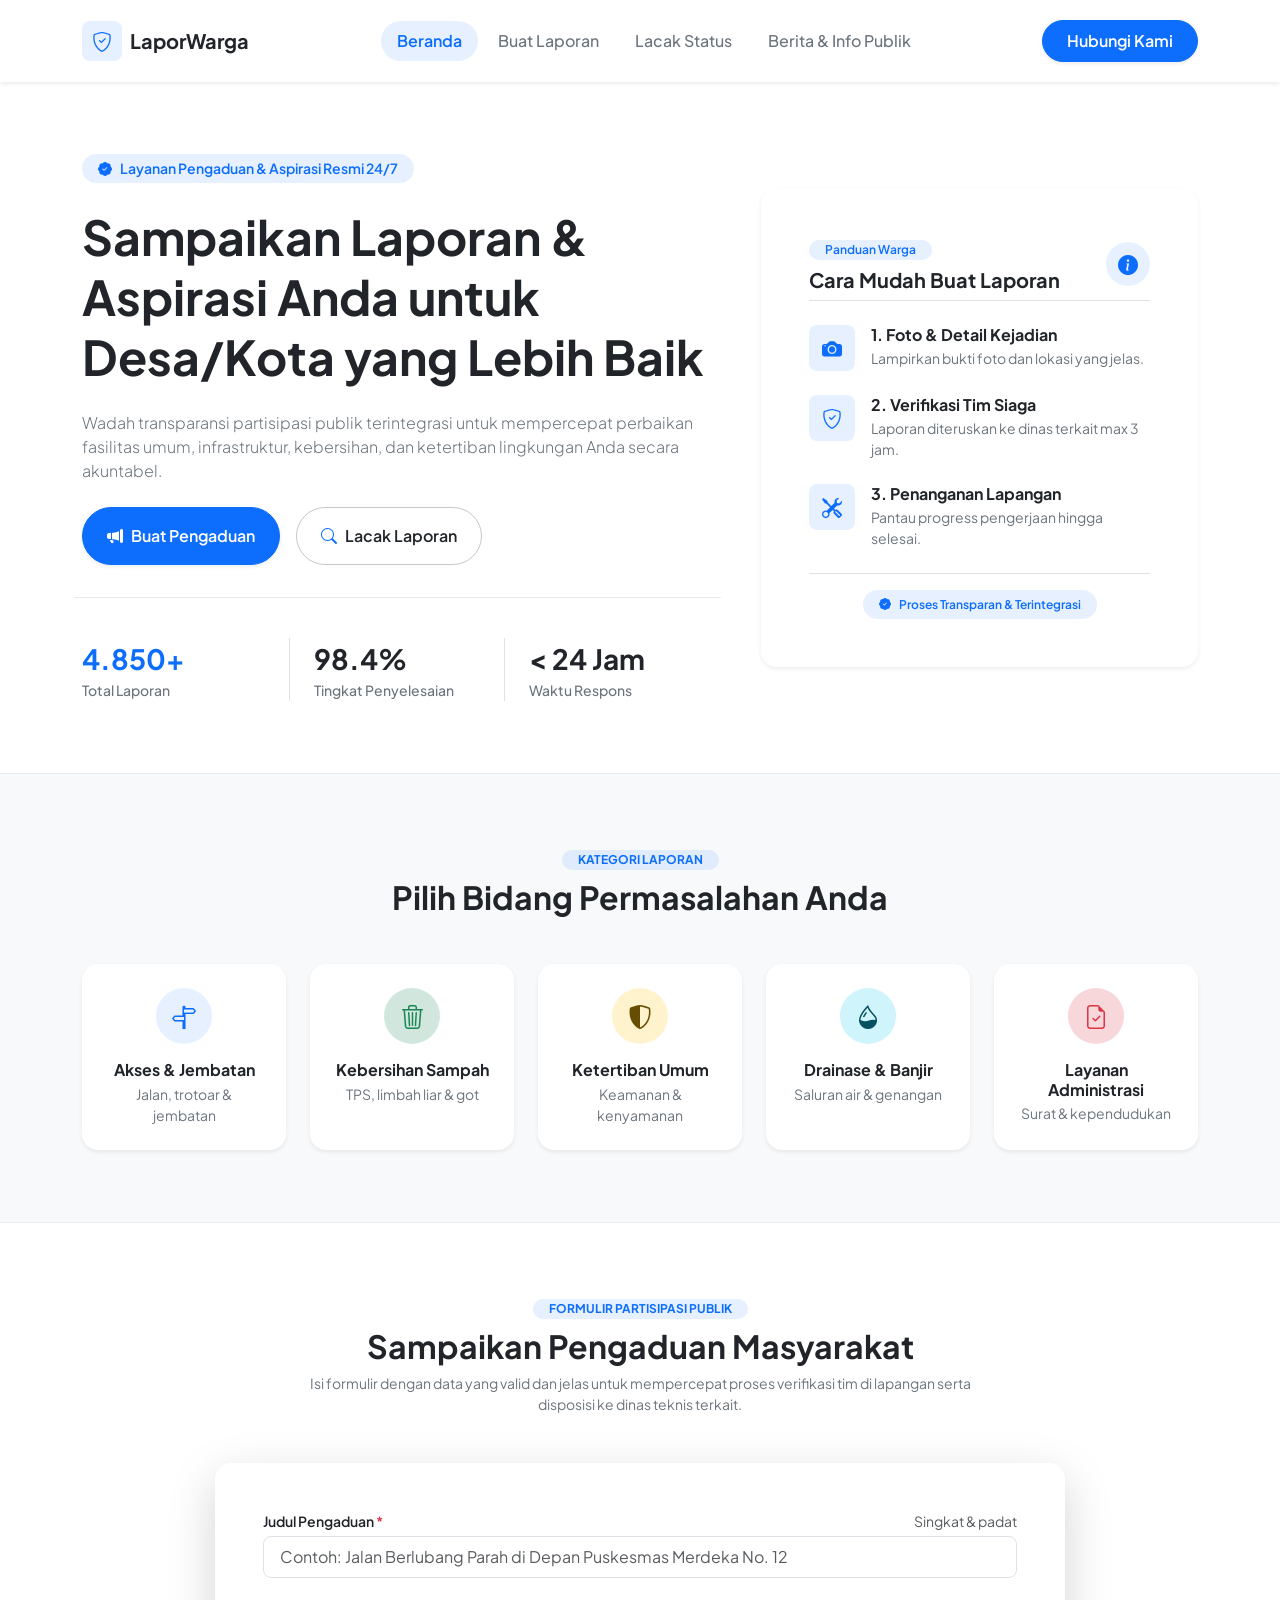
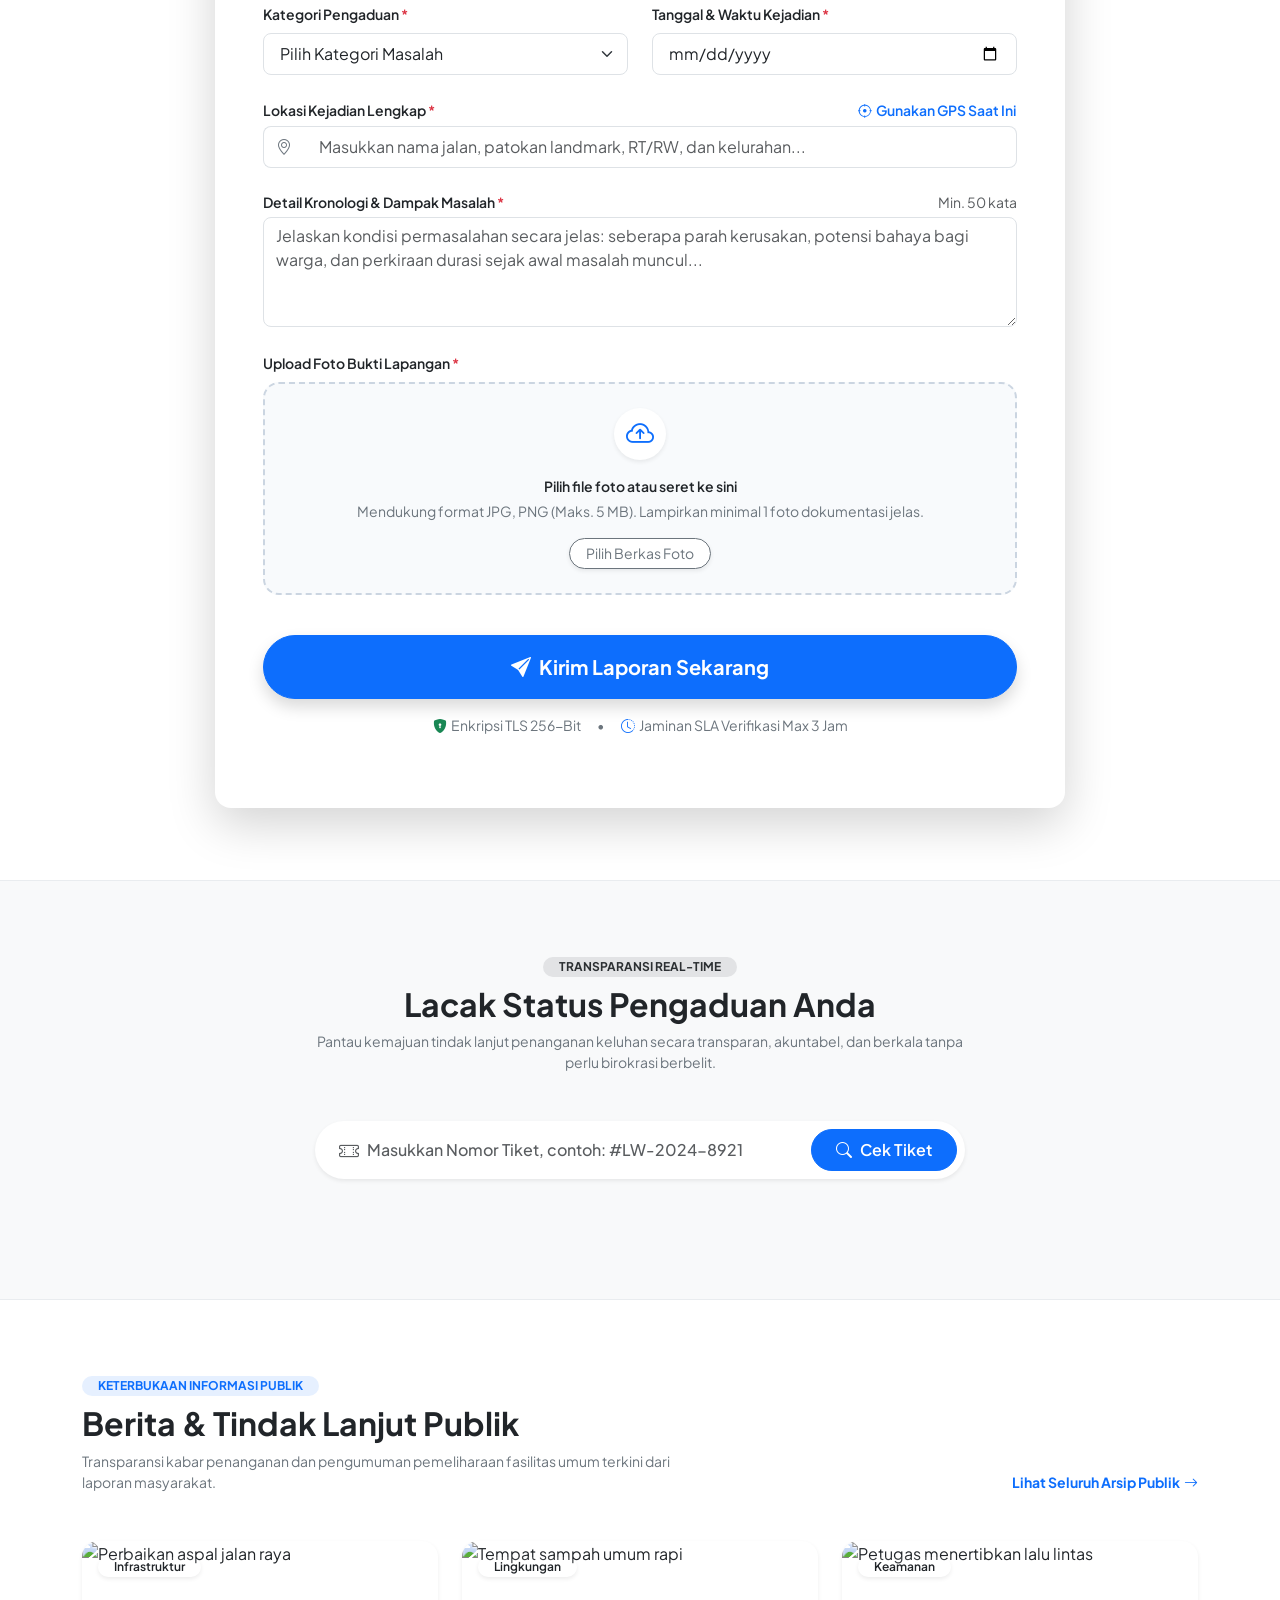
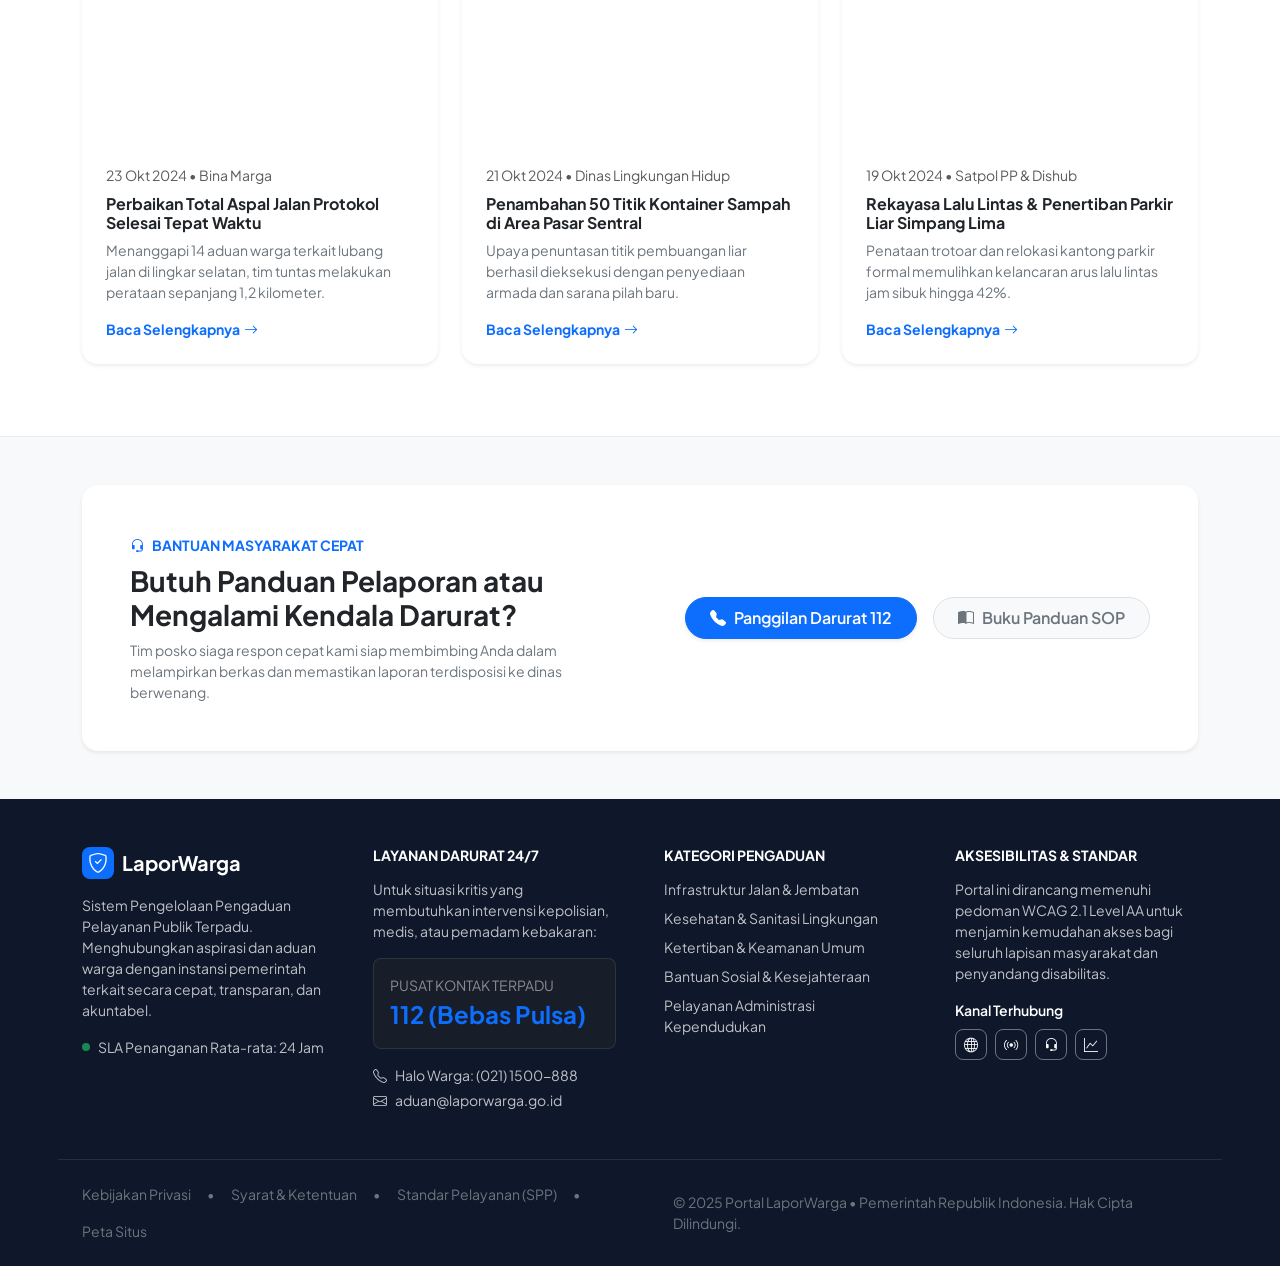
==== commit 0eb9d3cd: "penambahan fungsi cari tiket" ====
--- a/index.html
+++ b/index.html
@@ -423,13 +423,11 @@
                             <div class="d-flex align-items-center ps-3 flex-grow-1">
                                 <i class="bi bi-ticket-perforated text-muted fs-5 me-2"></i>
                                 <input class="form-control border-0 shadow-none px-0 fs-6 fw-medium" id="ticketInput"
-                                    placeholder="Masukkan Nomor Tiket Pengaduan (contoh: #LW-2024-8921)" type="text"
-                                    value="#LW-2024-8921">
+                                    placeholder="Masukkan Nomor Tiket, contoh: #LW-2024-8921" type="text">
                             </div>
                             <button
                                 class="btn btn-primary rounded-pill px-4 py-2 fw-semibold d-flex align-items-center gap-2 flex-shrink-0"
-                                onclick="document.getElementById('trackingResultCard').classList.remove('d-none');"
-                                type="button">
+                                id="btnCheckTicket" type="button">
                                 <i class="bi bi-search"></i>
                                 <span class="">Cek Tiket</span>
                             </button>
@@ -438,114 +436,8 @@
                 </div>
                 <!-- Tracking Result Card -->
                 <div class="mx-auto" style="max-width: 900px;">
-                    <div class="card border-0 shadow-lg rounded-4 p-4 p-md-5 bg-white hover-lift"
-                        id="trackingResultCard">
-                        <!-- Result Card Header -->
-                        <div
-                            class="p-4 rounded-4 bg-light border border-light-subtle d-flex justify-content-between align-items-start w-100 flex-column flex-md-row gap-3 mb-4">
-                            <div>
-                                <div class="d-flex align-items-center gap-2 mb-2">
-                                    <span
-                                        class="badge bg-white text-dark border px-2 py-1 font-monospace fw-bold">#LW-2024-8921</span>
-                                    <span
-                                        class="badge text-primary border border-primary-subtle px-3 py-1 rounded-pill d-inline-flex align-items-center gap-1.5 bg-primary bg-opacity-10">
-                                        <span class="p-1 bg-primary rounded-circle d-inline-block"></span>
-                                        <span class="">Diproses Lapangan</span>
-                                    </span>
-                                </div>
-                                <h5 class="fw-bold text-dark mb-2">Perbaikan Lampu Penerangan Jalan Umum Padam di RW 05
-                                </h5>
-                                <div class="d-flex flex-wrap align-items-center gap-3 small text-secondary">
-                                    <span class="">Kategori: <strong class="text-dark">Infrastruktur</strong></span>
-                                    <span class="">•</span>
-                                    <span class="">Tanggal: <strong class="text-dark">24 Oktober 2024</strong></span>
-                                </div>
-                            </div>
-                            <div class="text-md-end border-top border-md-top-0 pt-2 pt-md-0 border-light-subtle">
-                                <small class="text-secondary d-block">Disposisi Instansi:</small>
-                                <span class="fw-bold text-primary">Dinas PUPR &amp; Perhubungan</span>
-                            </div>
-                        </div>
-                        <!-- Stepper Timeline -->
-                        <div class="mb-4">
-                            <div class="text-uppercase small fw-bold text-muted mb-4 tracking-wider">Kronologi
-                                Perjalanan Penanganan</div>
-                            <div class="timeline-stepper d-flex flex-column gap-4">
-                                <!-- Step 1 -->
-                                <div
-                                    class="position-relative d-flex flex-column flex-sm-row justify-content-between gap-1">
-                                    <div class="timeline-step-icon bg-success text-white shadow-sm">
-                                        <i class="bi bi-check-lg small"></i>
-                                    </div>
-                                    <div class="pe-3">
-                                        <div class="fw-bold text-dark small">Step 1: Laporan Diterima &amp; Verifikasi
-                                            Sistem</div>
-                                        <div class="text-secondary small mt-1">Dokumen dan bukti fisik diterima lengkap
-                                            oleh sistem pusat pengaduan terpadu.</div>
-                                    </div>
-                                    <span class="text-muted small text-nowrap">24 Okt 2024, 08:30 WIB</span>
-                                </div>
-                                <!-- Step 2 -->
-                                <div
-                                    class="position-relative d-flex flex-column flex-sm-row justify-content-between gap-1">
-                                    <div class="timeline-step-icon bg-success text-white shadow-sm">
-                                        <i class="bi bi-check-lg small"></i>
-                                    </div>
-                                    <div class="pe-3">
-                                        <div class="fw-bold text-dark small">Step 2: Disposisi ke Dinas PUPR &amp;
-                                            Wilayah Sektor</div>
-                                        <div class="text-secondary small mt-1">Tim administrator menugaskan Suku Dinas
-                                            Penerangan Jalan Kota untuk inspeksi fisik.</div>
-                                    </div>
-                                    <span class="text-muted small text-nowrap">24 Okt 2024, 11:15 WIB</span>
-                                </div>
-                                <!-- Step 3 -->
-                                <div
-                                    class="position-relative d-flex flex-column flex-sm-row justify-content-between gap-1">
-                                    <div
-                                        class="timeline-step-icon bg-primary text-white shadow-sm border border-3 border-primary-subtle">
-                                        <span class="p-1 bg-white rounded-circle d-inline-block"></span>
-                                    </div>
-                                    <div class="pe-3">
-                                        <div class="d-flex align-items-center gap-2">
-                                            <span class="fw-bold text-primary small">Step 3: Petugas Turun ke
-                                                Lapangan</span>
-                                            <span
-                                                class="badge text-primary rounded-pill bg-primary bg-opacity-10">Sedang
-                                                Berjalan</span>
-                                        </div>
-                                        <div class="text-secondary small mt-1">Armada teknisi 03 sedang melakukan
-                                            penggantian trafo dan kabel optik di lokasi tiang RW 05.</div>
-                                    </div>
-                                    <span class="fw-semibold text-primary small text-nowrap">25 Okt 2024, 09:00
-                                        WIB</span>
-                                </div>
-                                <!-- Step 4 -->
-                                <div
-                                    class="position-relative d-flex flex-column flex-sm-row justify-content-between gap-1 opacity-50">
-                                    <div class="timeline-step-icon bg-light text-secondary border">
-                                        <i class="bi bi-circle small"></i>
-                                    </div>
-                                    <div class="pe-3">
-                                        <div class="fw-medium text-secondary small">Step 4: Selesai &amp; Tindak Lanjut
-                                            Terverifikasi</div>
-                                        <div class="text-muted small mt-1">Pengujian fungsional lampu malam dan
-                                            penandatanganan berita acara penyelesaian.</div>
-                                    </div>
-                                    <span class="text-muted small text-nowrap">Estimasi: Hari Ini</span>
-                                </div>
-                            </div>
-                        </div>
-                        <!-- CRITICAL LAYOUT FIX: Action Button flush right -->
-                        <div class="d-flex justify-content-end w-100 pt-3 border-top border-light-subtle">
-                            <button
-                                class="btn btn-light border text-dark btn-sm rounded-3 px-4 py-2 d-inline-flex align-items-center gap-2"
-                                type="button">
-                                <i class="bi bi-file-earmark-pdf-fill text-danger"></i>
-                                <span class="fw-semibold">Unduh Bukti PDF</span>
-                            </button>
-                        </div>
-                    </div>
+                    <div class="card border-0 shadow-lg rounded-4 p-4 p-md-5 bg-white d-none" id="trackingResultCard"
+                        aria-live="polite"></div>
                 </div>
             </div>
         </section>
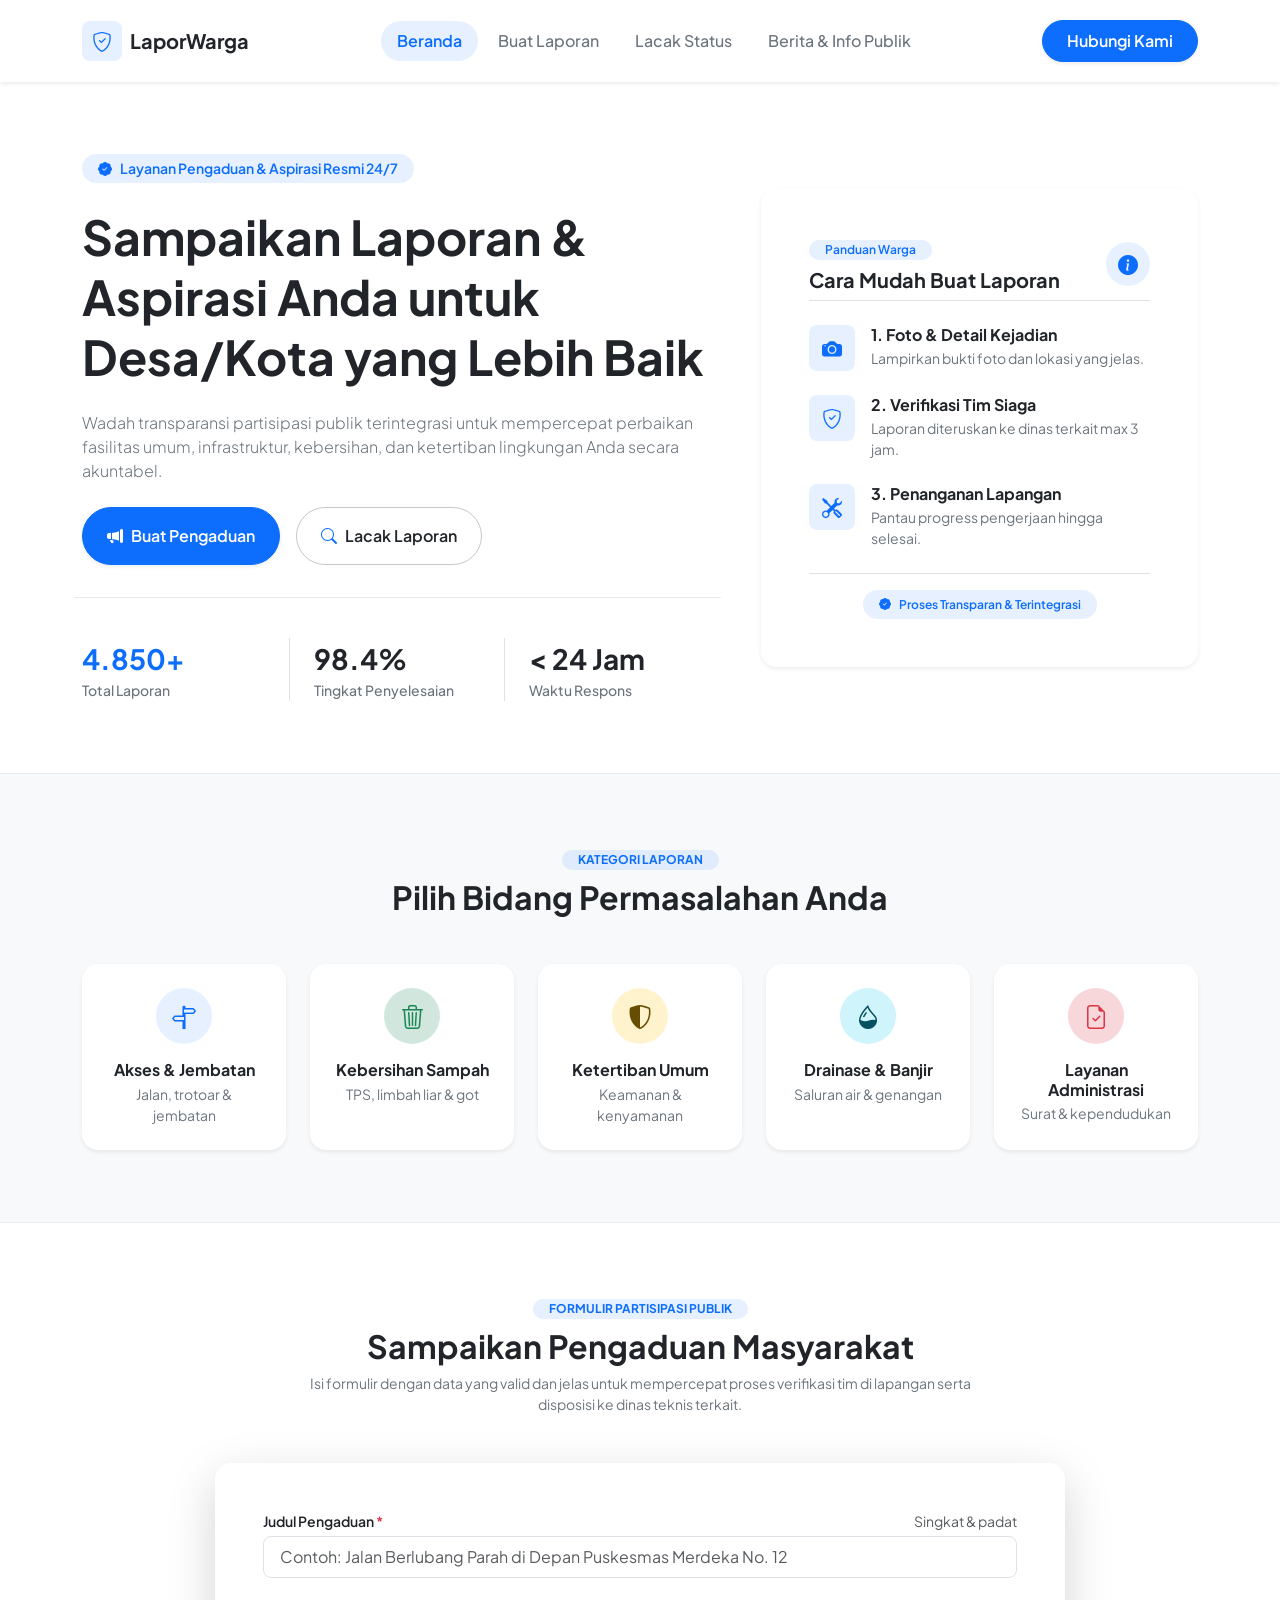
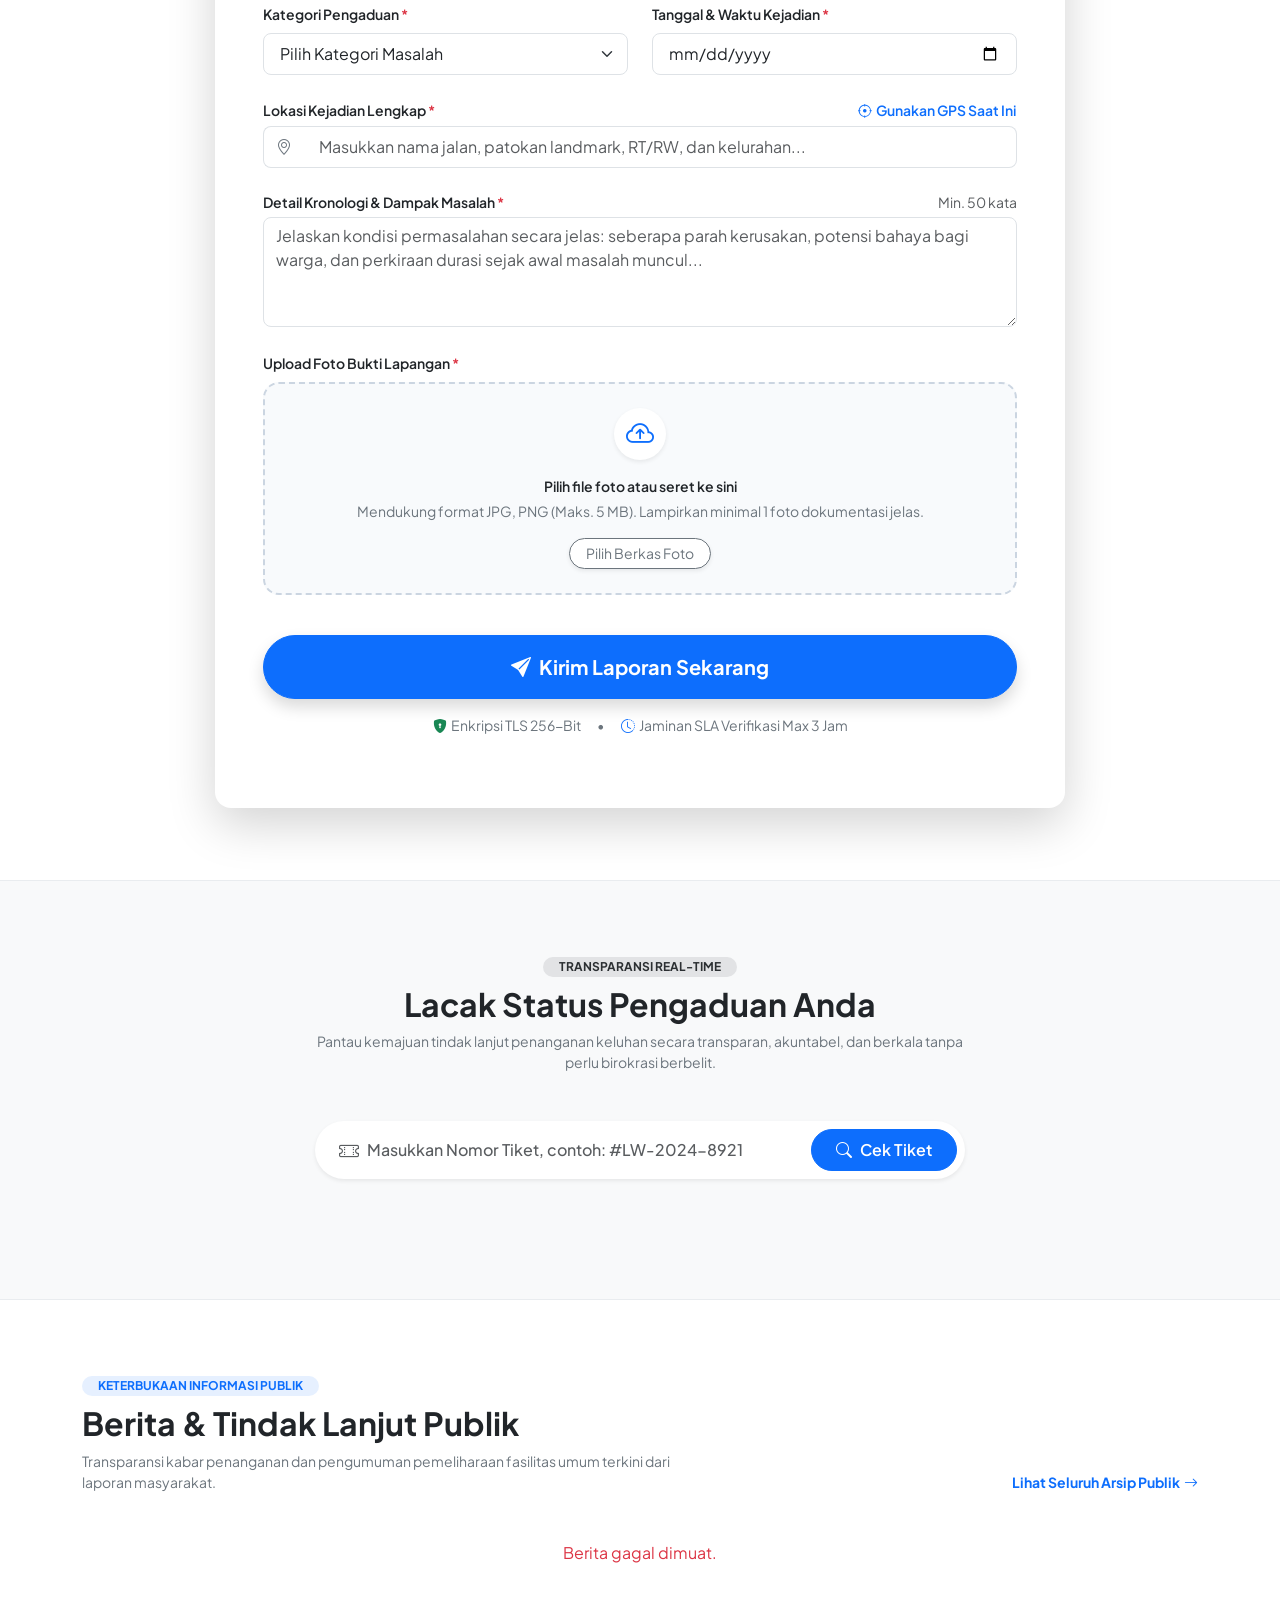
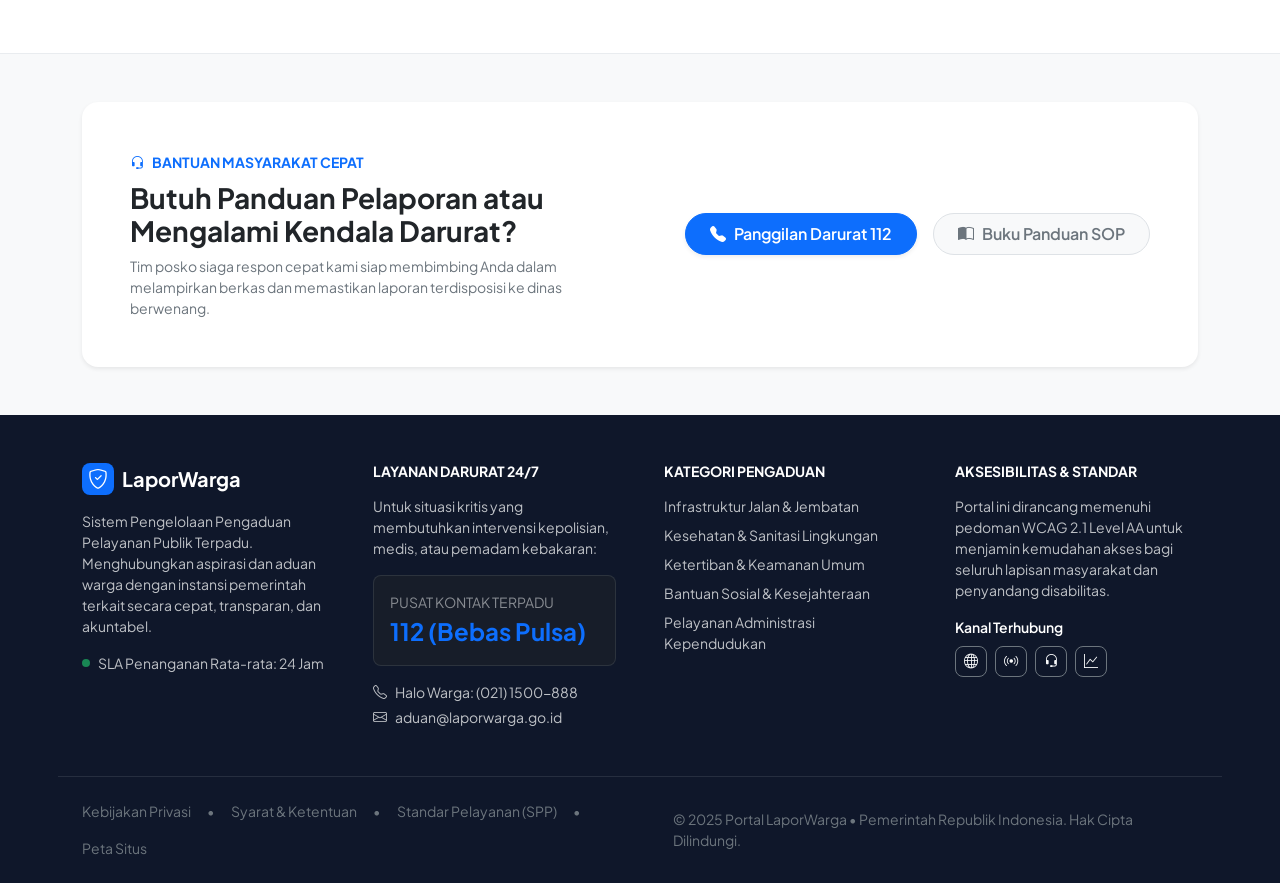
==== commit 505798fe: "membuat tampilan data berita menjadi dinamis" ====
--- a/index.html
+++ b/index.html
@@ -461,9 +461,9 @@
                         <i class="bi bi-arrow-right"></i>
                     </a>
                 </div>
-                <div class="row g-4">
+                <div class="row g-4" id="beritaPublikCards">
                     <!-- News Card 1 -->
-                    <div class="col-12 col-md-6 col-lg-4">
+                    <!-- <div class="col-12 col-md-6 col-lg-4">
                         <div class="card h-100 border-0 shadow-sm rounded-4 overflow-hidden hover-lift">
                             <div class="position-relative" style="aspect-ratio: 16/9;">
                                 <img alt="Perbaikan aspal jalan raya" class="w-100 h-100 object-fit-cover"
@@ -488,9 +488,9 @@
                                 </a>
                             </div>
                         </div>
-                    </div>
+                    </div> -->
                     <!-- News Card 2 -->
-                    <div class="col-12 col-md-6 col-lg-4">
+                    <!-- <div class="col-12 col-md-6 col-lg-4">
                         <div class="card h-100 border-0 shadow-sm rounded-4 overflow-hidden hover-lift">
                             <div class="position-relative" style="aspect-ratio: 16/9;">
                                 <img alt="Tempat sampah umum rapi" class="w-100 h-100 object-fit-cover"
@@ -515,9 +515,9 @@
                                 </a>
                             </div>
                         </div>
-                    </div>
+                    </div> -->
                     <!-- News Card 3 -->
-                    <div class="col-12 col-md-6 col-lg-4">
+                    <!-- <div class="col-12 col-md-6 col-lg-4">
                         <div class="card h-100 border-0 shadow-sm rounded-4 overflow-hidden hover-lift">
                             <div class="position-relative" style="aspect-ratio: 16/9;">
                                 <img alt="Petugas menertibkan lalu lintas" class="w-100 h-100 object-fit-cover"
@@ -542,7 +542,7 @@
                                 </a>
                             </div>
                         </div>
-                    </div>
+                    </div> -->
                 </div>
             </div>
         </section>
@@ -684,6 +684,7 @@
     <!-- Bootstrap 5.3.3 JS Bundle -->
     <script src="https://cdn.jsdelivr.net/npm/bootstrap@5.3.3/dist/js/bootstrap.bundle.min.js"></script>
 
+    <script src="assets/js/berita-publik.js"></script>
     <script src="assets/js/main.js"></script>
 </body>
 
